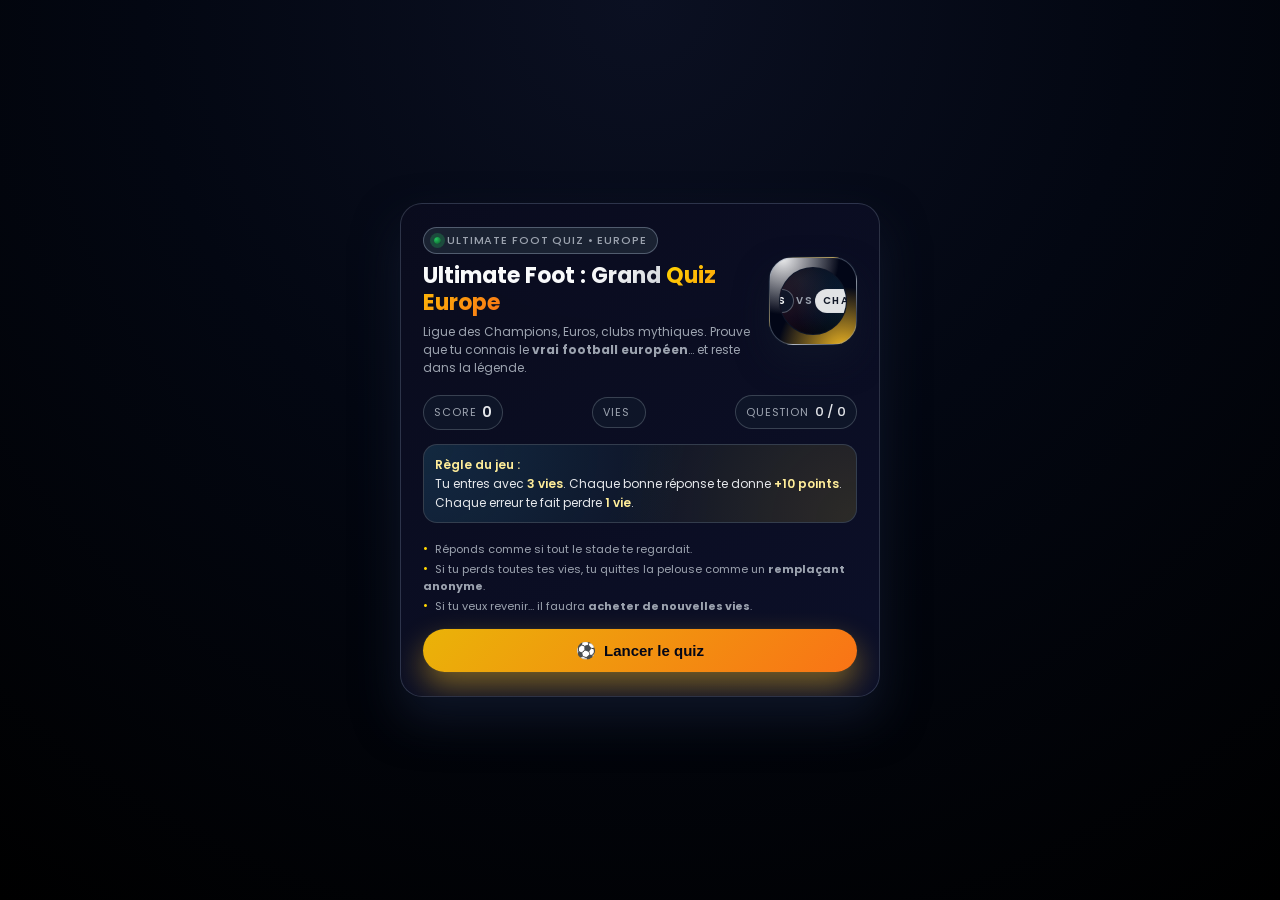
==== index.html @ f975673e "Initial commit - Ultimate Foot Quiz" ====
<!DOCTYPE html>
<html lang="fr">
<head>
  <meta charset="UTF-8" />
  <title>Ultimate Foot Quiz : Légendes Européennes</title>
  <meta name="viewport" content="width=device-width, initial-scale=1.0" />

  <!-- Google Font -->
  <link rel="preconnect" href="https://fonts.googleapis.com" />
  <link rel="preconnect" href="https://fonts.gstatic.com" crossorigin />
  <link
    href="https://fonts.googleapis.com/css2?family=Poppins:wght@300;400;500;600;700&display=swap"
    rel="stylesheet"
  />

  <!-- Flutterwave Inline Checkout -->
  <script src="https://checkout.flutterwave.com/v3.js"></script>

  <style>
    :root {
      --bg-main: #050712;
      --bg-card: rgba(10, 12, 30, 0.96);
      --bg-card-soft: rgba(12, 16, 42, 0.96);
      --accent-mazembe: #ffffff;
      --accent-mazembe-dark: #141414;
      --accent-lupopo: #ffd600;
      --accent-lupopo-soft: #ffed99;
      --accent-blue: #1d4ed8;
      --accent-red: #ef4444;
      --accent-green: #22c55e;
      --text-main: #f9fafb;
      --text-muted: #9ca3af;
      --border-soft: rgba(148, 163, 184, 0.25);
      --shadow-soft: 0 22px 45px rgba(15, 23, 42, 0.9);
      --radius-lg: 22px;
      --radius-md: 14px;
      --transition-fast: 0.18s ease-out;
      --transition-normal: 0.25s ease-out;
    }

    * {
      box-sizing: border-box;
      margin: 0;
      padding: 0;
    }

    body {
      font-family: "Poppins", system-ui, -apple-system, BlinkMacSystemFont, sans-serif;
      background: radial-gradient(circle at top, #0b1022 0, #030712 45%, #000000 100%);
      color: var(--text-main);
      min-height: 100vh;
      display: flex;
      align-items: stretch;
      justify-content: center;
      padding: 16px;
      -webkit-font-smoothing: antialiased;
    }

    .app {
      width: 100%;
      max-width: 480px;
      margin: auto;
    }

    .card {
      background: linear-gradient(145deg, var(--bg-card), var(--bg-card-soft));
      border-radius: var(--radius-lg);
      box-shadow: var(--shadow-soft);
      border: 1px solid var(--border-soft);
      padding: 18px 16px 20px;
      overflow: hidden;
      position: relative;
      backdrop-filter: blur(18px);
    }

    @media (min-width: 480px) {
      .card {
        padding: 22px 22px 24px;
      }
    }

    /* Header / Hero */
    .hero {
      display: flex;
      align-items: center;
      justify-content: space-between;
      gap: 14px;
      margin-bottom: 18px;
    }

    .hero-main {
      flex: 1;
    }

    .badge {
      display: inline-flex;
      align-items: center;
      gap: 6px;
      padding: 4px 10px;
      border-radius: 999px;
      font-size: 11px;
      font-weight: 500;
      text-transform: uppercase;
      letter-spacing: 0.08em;
      background: rgba(31, 41, 55, 0.8);
      border: 1px solid rgba(148, 163, 184, 0.45);
      color: var(--text-muted);
    }

    .badge-dot {
      width: 7px;
      height: 7px;
      border-radius: 50%;
      background: radial-gradient(circle at 30% 30%, #22c55e 0, #15803d 60%, transparent 100%);
      box-shadow: 0 0 0 4px rgba(34, 197, 94, 0.25);
    }

    .title {
      margin-top: 8px;
      font-size: 22px;
      line-height: 1.25;
      font-weight: 700;
    }

    .title span.mazembe {
      background: linear-gradient(135deg, #ffffff, #d1d5db);
      -webkit-background-clip: text;
      color: transparent;
    }

    .title span.lupopo {
      background: linear-gradient(135deg, #ffd600, #f97316);
      -webkit-background-clip: text;
      color: transparent;
    }

    .subtitle {
      margin-top: 6px;
      font-size: 12px;
      color: var(--text-muted);
      line-height: 1.5;
    }

    .hero-badge-side {
      width: 88px;
      height: 88px;
      border-radius: 24px;
      background:
        radial-gradient(circle at 15% 0, rgba(250, 250, 250, 0.95) 0, transparent 50%),
        radial-gradient(circle at 85% 110%, rgba(251, 191, 36, 1) 0, transparent 55%),
        linear-gradient(135deg, #020617, #020617);
      position: relative;
      overflow: hidden;
      border: 1px solid rgba(148, 163, 184, 0.4);
      box-shadow:
        0 16px 32px rgba(15, 23, 42, 0.7),
        0 0 0 1px rgba(15, 23, 42, 0.9);
      display: flex;
      align-items: center;
      justify-content: center;
    }

    .hero-badge-inner {
      position: relative;
      width: 78%;
      height: 78%;
      border-radius: 999px;
      border: 1px solid rgba(15, 23, 42, 0.85);
      background: radial-gradient(circle at 30% 18%, #111827 0, #020617 55%, #000000 100%);
      display: flex;
      align-items: center;
      justify-content: center;
      overflow: hidden;
    }

    .hero-lines {
      position: absolute;
      inset: -30%;
      background:
        radial-gradient(circle at 0 50%, rgba(239, 68, 68, 0.18) 0, transparent 60%),
        radial-gradient(circle at 100% 50%, rgba(56, 189, 248, 0.21) 0, transparent 60%);
      mix-blend-mode: screen;
      opacity: 0.8;
    }

    .hero-vs {
      position: relative;
      z-index: 1;
      display: flex;
      align-items: center;
      justify-content: center;
      gap: 2px;
      text-transform: uppercase;
      font-size: 11px;
      letter-spacing: 0.12em;
      font-weight: 600;
      color: #e5e7eb;
    }

    .hero-vs span.team {
      padding: 3px 7px;
      border-radius: 999px;
      font-size: 10px;
      border: 1px solid rgba(209, 213, 219, 0.35);
      backdrop-filter: blur(4px);
    }

    .hero-vs span.mazembe-chip {
      background: rgba(15, 23, 42, 0.9);
      color: #f9fafb;
    }

    .hero-vs span.lupopo-chip {
      background: rgba(250, 250, 250, 0.9);
      color: #111827;
    }

    .hero-vs span.vs {
      font-size: 10px;
      color: #9ca3af;
    }

    /* Top info bar */
    .top-info {
      display: flex;
      align-items: center;
      justify-content: space-between;
      margin-bottom: 14px;
      gap: 10px;
      font-size: 12px;
      flex-wrap: wrap;
    }

    .score-chip,
    .lives-chip,
    .progress-chip {
      display: inline-flex;
      align-items: center;
      gap: 6px;
      padding: 6px 10px;
      border-radius: 999px;
      background: rgba(15, 23, 42, 0.9);
      border: 1px solid rgba(75, 85, 99, 0.7);
      color: #e5e7eb;
      min-height: 24px;
    }

    .score-chip span.label,
    .lives-chip span.label,
    .progress-chip span.label {
      font-size: 11px;
      text-transform: uppercase;
      letter-spacing: 0.08em;
      color: var(--text-muted);
    }

    .score-value {
      font-weight: 600;
      font-size: 14px;
    }

    .lives {
      display: flex;
      align-items: center;
      gap: 2px;
      font-size: 15px;
    }

    .lives .heart {
      filter: drop-shadow(0 0 4px rgba(248, 113, 113, 0.7));
    }

    .lives .heart.lost {
      opacity: 0.25;
      filter: none;
    }

    .progress-chip span.value {
      font-weight: 500;
      font-size: 13px;
    }

    /* Main sections */
    .screen {
      display: none;
      animation: fadeIn 0.28s ease-out forwards;
    }

    .screen.active {
      display: block;
    }

    .screen-body {
      margin-top: 10px;
    }

    /* Start screen */
    .start-highlight {
      margin: 10px 0 16px;
      padding: 10px 11px;
      border-radius: var(--radius-md);
      background: radial-gradient(circle at 0 0, rgba(56, 189, 248, 0.12) 0, transparent 60%),
        radial-gradient(circle at 100% 100%, rgba(251, 191, 36, 0.13) 0, transparent 55%),
        rgba(15, 23, 42, 0.8);
      border: 1px solid rgba(55, 65, 81, 0.9);
      font-size: 12px;
      color: #e5e7eb;
      line-height: 1.6;
    }

    .start-highlight strong {
      color: var(--accent-lupopo-soft);
      font-weight: 600;
    }

    .start-rules {
      margin-top: 6px;
      font-size: 11px;
      color: var(--text-muted);
      line-height: 1.6;
    }

    .start-rules span.bullet {
      color: var(--accent-lupopo);
      font-size: 12px;
      margin-right: 4px;
    }

    .primary-btn {
      width: 100%;
      margin-top: 14px;
      padding: 12px 14px;
      border-radius: 999px;
      border: none;
      outline: none;
      cursor: pointer;
      background: linear-gradient(135deg, #eab308, #f97316);
      color: #020617;
      box-shadow:
        0 14px 30px rgba(251, 191, 36, 0.45),
        0 0 0 1px rgba(15, 23, 42, 0.9);
      display: inline-flex;
      align-items: center;
      justify-content: center;
      gap: 8px;
      font-size: 15px;
      font-weight: 600;
      transition:
        transform var(--transition-fast),
        box-shadow var(--transition-fast),
        filter var(--transition-fast),
        background var(--transition-fast);
    }

    .primary-btn span.icon {
      font-size: 16px;
    }

    .primary-btn:hover {
      transform: translateY(-1px) scale(1.01);
      filter: brightness(1.04);
      box-shadow:
        0 18px 40px rgba(251, 191, 36, 0.55),
        0 0 0 1px rgba(15, 23, 42, 0.9);
    }

    .primary-btn:active {
      transform: translateY(0) scale(0.99);
      box-shadow:
        0 10px 24px rgba(251, 191, 36, 0.35),
        0 0 0 1px rgba(15, 23, 42, 0.9);
    }

    /* Question screen */
    .question-tag {
      display: inline-flex;
      align-items: center;
      gap: 6px;
      padding: 4px 9px;
      border-radius: 999px;
      background: rgba(15, 23, 42, 0.92);
      border: 1px solid rgba(75, 85, 99, 0.85);
      font-size: 11px;
      color: var(--text-muted);
      text-transform: uppercase;
      letter-spacing: 0.08em;
      margin-bottom: 8px;
    }

    .question-tag-dot {
      width: 6px;
      height: 6px;
      border-radius: 50%;
      background: radial-gradient(circle at 30% 30%, #38bdf8 0, #1d4ed8 65%, transparent 100%);
    }

    .question-text {
      font-size: 15px;
      line-height: 1.6;
      margin-bottom: 12px;
      font-weight: 500;
    }

    .question-meta {
      font-size: 11px;
      color: var(--text-muted);
      margin-bottom: 12px;
      display: flex;
      justify-content: space-between;
      align-items: center;
      gap: 10px;
      flex-wrap: wrap;
    }

    .question-meta span.points {
      color: var(--accent-lupopo-soft);
      font-weight: 500;
    }

    .options-grid {
      display: flex;
      flex-direction: column;
      gap: 10px;
      margin-top: 8px;
    }

    .option-btn {
      width: 100%;
      padding: 12px 13px;
      border-radius: 18px;
      border: 1px solid rgba(75, 85, 99, 0.9);
      background: rgba(15, 23, 42, 0.9);
      color: #e5e7eb;
      font-size: 14px;
      text-align: left;
      cursor: pointer;
      display: flex;
      align-items: center;
      gap: 9px;
      transition:
        background var(--transition-normal),
        border-color var(--transition-normal),
        transform var(--transition-fast),
        box-shadow var(--transition-fast),
        color var(--transition-normal),
        opacity var(--transition-normal);
      box-shadow: 0 4px 10px rgba(15, 23, 42, 0.75);
      touch-action: manipulation;
    }

    .option-btn span.index {
      width: 24px;
      height: 24px;
      border-radius: 999px;
      display: inline-flex;
      align-items: center;
      justify-content: center;
      font-size: 11px;
      font-weight: 600;
      background: radial-gradient(circle at 30% 20%, #111827 0, #020617 75%);
      color: var(--text-muted);
      border: 1px solid rgba(75, 85, 99, 0.9);
      flex-shrink: 0;
    }

    .option-label {
      flex: 1;
      line-height: 1.4;
    }

    .option-btn:hover {
      transform: translateY(-1px);
      border-color: rgba(148, 163, 184, 0.85);
      box-shadow: 0 8px 18px rgba(15, 23, 42, 0.9);
    }

    .option-btn:active {
      transform: translateY(0) scale(0.99);
      box-shadow: 0 4px 12px rgba(15, 23, 42, 0.8);
    }

    .option-btn.correct {
      background: linear-gradient(135deg, #166534, #22c55e);
      border-color: rgba(22, 163, 74, 0.9);
      color: #ecfdf5;
      box-shadow: 0 10px 20px rgba(22, 163, 74, 0.7);
    }

    .option-btn.correct span.index {
      background: rgba(15, 118, 110, 0.9);
      border-color: rgba(22, 163, 74, 0.9);
      color: #ecfdf5;
    }

    .option-btn.wrong {
      background: linear-gradient(135deg, #7f1d1d, #ef4444);
      border-color: rgba(248, 113, 113, 0.95);
      color: #fef2f2;
      box-shadow: 0 10px 20px rgba(248, 113, 113, 0.7);
    }

    .option-btn.wrong span.index {
      background: rgba(127, 29, 29, 0.95);
      border-color: rgba(248, 113, 113, 0.95);
      color: #fee2e2;
    }

    .option-btn.disabled {
      opacity: 0.55;
      pointer-events: none;
    }

    .game-footer {
      margin-top: 14px;
      display: flex;
      align-items: center;
      justify-content: space-between;
      gap: 10px;
      font-size: 11px;
      color: var(--text-muted);
      flex-wrap: wrap;
    }

    .streak-pill {
      padding: 5px 9px;
      border-radius: 999px;
      border: 1px dashed rgba(148, 163, 184, 0.75);
      display: inline-flex;
      align-items: center;
      gap: 6px;
    }

    .streak-dot {
      width: 8px;
      height: 8px;
      border-radius: 999px;
      background: radial-gradient(circle at 30% 30%, #f97316 0, #ea580c 60%, transparent 100%);
      box-shadow: 0 0 12px rgba(249, 115, 22, 0.9);
    }

    /* Game over screen */
    .gameover-header {
      text-align: center;
      margin: 8px 0 12px;
    }

    .gameover-title {
      font-size: 19px;
      font-weight: 700;
      margin-bottom: 4px;
      letter-spacing: 0.02em;
    }

    .gameover-subtitle {
      font-size: 12px;
      color: var(--text-muted);
      line-height: 1.7;
    }

    .final-score-card {
      margin: 12px 0;
      padding: 12px 12px 13px;
      border-radius: var(--radius-md);
      background: radial-gradient(circle at 0 0, rgba(56, 189, 248, 0.15) 0, transparent 60%),
        radial-gradient(circle at 100% 100%, rgba(251, 191, 36, 0.18) 0, transparent 55%),
        rgba(15, 23, 42, 0.9);
      border: 1px solid rgba(75, 85, 99, 0.95);
      display: flex;
      align-items: center;
      justify-content: space-between;
      gap: 12px;
    }

    .final-score-main {
      text-align: left;
    }

    .final-score-label {
      font-size: 11px;
      text-transform: uppercase;
      letter-spacing: 0.12em;
      color: var(--text-muted);
    }

    .final-score-value {
      margin-top: 4px;
      font-size: 20px;
      font-weight: 700;
    }

    .final-score-value span {
      font-size: 13px;
      font-weight: 500;
      color: var(--text-muted);
      margin-left: 4px;
    }

    .final-stats {
      font-size: 11px;
      color: var(--text-muted);
      line-height: 1.5;
      text-align: right;
    }

    .final-stats strong {
      color: var(--accent-lupopo-soft);
      font-weight: 600;
    }

    .purchase-btn {
      width: 100%;
      margin-top: 8px;
      padding: 12px 14px;
      border-radius: 999px;
      border: none;
      outline: none;
      cursor: pointer;
      background: radial-gradient(circle at 20% 0, #ffffff 0, #fde68a 40%, #facc15 70%, #f97316 100%);
      color: #111827;
      box-shadow:
        0 14px 35px rgba(251, 191, 36, 0.75),
        0 0 0 1px rgba(15, 23, 42, 0.95);
      display: inline-flex;
      align-items: center;
      justify-content: center;
      gap: 8px;
      position: relative;
      overflow: hidden;
      text-transform: uppercase;
      letter-spacing: 0.06em;
      font-size: 14px;
      font-weight: 700;
      transition:
        transform var(--transition-fast),
        box-shadow var(--transition-fast),
        filter var(--transition-fast);
    }

    .purchase-btn::after {
      content: "";
      position: absolute;
      inset: 0;
      background: linear-gradient(120deg, rgba(255, 255, 255, 0.4), transparent 65%);
      mix-blend-mode: soft-light;
      opacity: 0.8;
      pointer-events: none;
    }

    .purchase-btn:hover {
      transform: translateY(-1px) scale(1.01);
      filter: brightness(1.05);
      box-shadow:
        0 18px 40px rgba(251, 191, 36, 0.9),
        0 0 0 1px rgba(15, 23, 42, 0.95);
    }

    .purchase-btn:active {
      transform: translateY(0) scale(0.99);
      box-shadow:
        0 10px 26px rgba(251, 191, 36, 0.7),
        0 0 0 1px rgba(15, 23, 42, 0.95);
    }

    .purchase-btn span.tag {
      font-size: 11px;
      padding: 4px 7px;
      border-radius: 999px;
      background: rgba(15, 23, 42, 0.95);
      color: #e5e7eb;
      border: 1px solid rgba(15, 23, 42, 1);
    }

    .purchase-btn span.icon {
      font-size: 15px;
    }

    .gameover-actions {
      margin-top: 12px;
      display: flex;
      flex-direction: column;
      gap: 8px;
    }

    .secondary-btn {
      width: 100%;
      padding: 10px 12px;
      border-radius: 999px;
      border: 1px dashed rgba(148, 163, 184, 0.7);
      background: rgba(15, 23, 42, 0.85);
      color: #e5e7eb;
      font-size: 13px;
      font-weight: 500;
      cursor: pointer;
      display: flex;
      align-items: center;
      justify-content: center;
      gap: 8px;
      transition:
        border-color var(--transition-fast),
        background var(--transition-fast),
        transform var(--transition-fast);
    }

    .secondary-btn:hover {
      transform: translateY(-1px);
      border-color: rgba(209, 213, 219, 0.85);
      background: rgba(15, 23, 42, 0.95);
    }

    .secondary-btn:active {
      transform: translateY(0) scale(0.99);
    }

    /* Toast message */
    .toast {
      position: fixed;
      inset-inline: 16px;
      bottom: 16px;
      max-width: 480px;
      margin-inline: auto;
      padding: 10px 12px;
      border-radius: 999px;
      background: rgba(15, 23, 42, 0.98);
      color: #e5e7eb;
      font-size: 11px;
      display: flex;
      align-items: center;
      justify-content: space-between;
      gap: 10px;
      border: 1px solid rgba(55, 65, 81, 0.9);
      box-shadow: 0 20px 40px rgba(15, 23, 42, 1);
      opacity: 0;
      transform: translateY(12px);
      pointer-events: none;
      transition:
        opacity 0.2s ease-out,
        transform 0.2s ease-out;
      z-index: 20;
    }

    .toast.show {
      opacity: 1;
      transform: translateY(0);
      pointer-events: auto;
    }

    .toast span.label {
      text-transform: uppercase;
      letter-spacing: 0.16em;
      font-size: 10px;
      color: var(--text-muted);
    }

    .toast strong {
      font-weight: 600;
    }

    .toast button {
      border: none;
      border-radius: 999px;
      padding: 4px 9px;
      font-size: 10px;
      background: rgba(31, 41, 55, 1);
      color: #e5e7eb;
      cursor: pointer;
    }

    /* Animations */
    @keyframes fadeIn {
      from {
        opacity: 0;
        transform: translateY(6px);
      }
      to {
        opacity: 1;
        transform: translateY(0);
      }
    }

    @keyframes shake {
      0% {
        transform: translateX(0);
      }
      20% {
        transform: translateX(-4px);
      }
      40% {
        transform: translateX(4px);
      }
      60% {
        transform: translateX(-3px);
      }
      80% {
        transform: translateX(3px);
      }
      100% {
        transform: translateX(0);
      }
    }

    .shake {
      animation: shake 0.35s cubic-bezier(0.36, 0.07, 0.19, 0.97);
    }

    /* Utility */
    .hidden {
      display: none !important;
    }
  </style>
</head>
<body>
  <div class="app">
    <div class="card" id="game-card">
      <!-- Hero -->
      <div class="hero">
        <div class="hero-main">
          <div class="badge">
            <span class="badge-dot"></span>
            <span>Ultimate Foot Quiz • Europe</span>
          </div>
          <h1 class="title">
            Ultimate Foot :
            <span class="mazembe">Grand</span>
            <span class="lupopo">Quiz Europe</span>
          </h1>
          <p class="subtitle">
            Ligue des Champions, Euros, clubs mythiques. Prouve que tu connais le
            <strong>vrai football européen</strong>… et reste dans la légende.
          </p>
        </div>
        <div class="hero-badge-side" aria-hidden="true">
          <div class="hero-badge-inner">
            <div class="hero-lines"></div>
            <div class="hero-vs">
              <span class="team mazembe-chip">Légendes</span>
              <span class="vs">vs</span>
              <span class="team lupopo-chip">Challenger</span>
            </div>
          </div>
        </div>
      </div>

      <!-- Top info (visible in game / gameover) -->
      <div class="top-info" id="top-info">
        <div class="score-chip">
          <span class="label">Score</span>
          <span class="score-value" id="score">0</span>
        </div>
        <div class="lives-chip">
          <span class="label">Vies</span>
          <div class="lives" id="lives">
            <!-- hearts injected by JS -->
          </div>
        </div>
        <div class="progress-chip">
          <span class="label">Question</span>
          <span class="value" id="progress-text">0 / 0</span>
        </div>
      </div>

      <!-- Start Screen -->
      <div class="screen active" id="start-screen">
        <div class="screen-body">
          <div class="start-highlight">
            <strong>Règle du jeu :</strong><br />
            Tu entres avec <strong>3 vies</strong>. Chaque bonne réponse te donne
            <strong>+10 points</strong>. Chaque erreur te fait perdre <strong>1 vie</strong>.
          </div>
          <div class="start-rules">
            <div><span class="bullet">•</span> Réponds comme si tout le stade te regardait.</div>
            <div>
              <span class="bullet">•</span> Si tu perds toutes tes vies, tu quittes la pelouse comme un
              <strong>remplaçant anonyme</strong>.
            </div>
            <div>
              <span class="bullet">•</span> Si tu veux revenir… il faudra
              <strong>acheter de nouvelles vies</strong>.
            </div>
          </div>

          <button class="primary-btn" id="start-btn" type="button">
            <span class="icon">⚽</span>
            <span>Lancer le quiz</span>
          </button>
        </div>
      </div>

      <!-- Question Screen -->
      <div class="screen" id="question-screen">
        <div class="screen-body">
          <div class="question-tag">
            <span class="question-tag-dot"></span>
            <span>Round spécial football européen</span>
          </div>
          <div class="question-text" id="question-text">
            <!-- Question here -->
          </div>
          <div class="question-meta">
            <span>Chaque bonne réponse : <span class="points">+10 pts</span></span>
            <span id="question-counter">Question 1 / 5</span>
            <span id="timer" aria-live="polite">⏱ 25 s</span>
          </div>

          <div class="options-grid" id="options-grid">
            <!-- Options here -->
          </div>

          <div class="game-footer">
            <div class="streak-pill" id="streak-pill">
              <span class="streak-dot"></span>
              <span id="streak-text">Fais vibrer le stade !</span>
            </div>
            <span>100 % foot européen, joue sérieusement…</span>
          </div>
        </div>
      </div>

      <!-- Game Over Screen -->
      <div class="screen" id="gameover-screen">
        <div class="screen-body">
          <div class="gameover-header">
            <div class="gameover-title">Game Over… prêt pour la revanche ?</div>
            <p class="gameover-subtitle" id="gameover-message">
              Tu as quitté la pelouse comme un remplaçant sans gloire. Les
              supporters te regardent en silence…
            </p>
          </div>

          <div class="final-score-card">
            <div class="final-score-main">
              <div class="final-score-label">Score final</div>
              <div class="final-score-value" id="final-score">
                0 <span>pts</span>
              </div>
            </div>
            <div class="final-stats" id="final-stats">
              <!-- Filled by JS -->
            </div>
          </div>

          <!-- Bouton "Acheter 3 vies" supprimé -->

          <div class="gameover-actions">
            <button class="secondary-btn" id="ig-premium-btn" type="button">
              <span>S’abonner pour vies INFINIES</span>
            </button>
            <p class="gameover-subtitle" id="premium-status" style="margin-top:4px;">
              <!-- message dynamique (vérification, succès, etc.) -->
            </p>
            <p class="gameover-subtitle" style="font-size:11px; opacity:0.8;">
              Attention, si vous vous désabonnez, le mode Premium sera désactivé.
            </p>
            <!-- Bouton rejouer supprimé -->
          </div>
        </div>
      </div>
    </div>
  </div>

  <!-- Toast -->
  <div class="toast" id="toast">
    <div>
      <span class="label">Ultimate Foot Quiz</span><br />
      <strong id="toast-text">Bonne réponse, tu fais lever le stade !</strong>
    </div>
    <button type="button" id="toast-close">OK</button>
  </div>

  <script>
    // Lien de paiement (non utilisé directement, Flutterwave gère l'encaissement)
    const PAYMENT_LINK = "https://google.com";

    // --- Clés de stockage local pour score, vies et premium ---
    const STORAGE_KEY_SCORE = "ufq_score";
    const STORAGE_KEY_LIVES = "ufq_lives";
    const STORAGE_KEY_PREMIUM = "ufq_is_premium";

    // Base de 50 questions sur le football européen (LDC, grands championnats, Euros, etc.)
    // Format : { question, options: [A,B,C,D], reponse: "texte exact" }
    const questions = [
      {
        question: "Quel joueur est le meilleur buteur de l’histoire de la Ligue des Champions de l’UEFA ?",
        options: ["Lionel Messi", "Cristiano Ronaldo", "Robert Lewandowski", "Karim Benzema"],
        reponse: "Cristiano Ronaldo",
      },
      {
        question: "Quel club a remporté la Ligue des Champions 2019 après une finale 100 % anglaise ?",
        options: ["Manchester City", "Tottenham", "Liverpool", "Chelsea"],
        reponse: "Liverpool",
      },
      {
        question: "Quel est le surnom du stade du Borussia Dortmund, le Signal Iduna Park, en raison de son ambiance ?",
        options: ["La Bombonera", "Le Mur Jaune", "Le Théâtre des Rêves", "La Cathédrale"],
        reponse: "Le Mur Jaune",
      },
      {
        question: "Quel club a remporté la Ligue des Champions 2004 avec José Mourinho sur le banc ?",
        options: ["FC Porto", "Chelsea", "Inter Milan", "Valence CF"],
        reponse: "FC Porto",
      },
      {
        question: "Quel joueur a porté les maillots du Sporting CP, de Manchester United, du Real Madrid et de la Juventus ?",
        options: ["Luis Figo", "Cristiano Ronaldo", "Ángel Di María", "Gonzalo Higuaín"],
        reponse: "Cristiano Ronaldo",
      },
      {
        question: "Je suis passé par l’Ajax, la Juventus et le FC Barcelone. Qui suis-je ?",
        options: ["Edgar Davids", "Zlatan Ibrahimović", "Frenkie de Jong", "Dani Alves"],
        reponse: "Edgar Davids",
      },
      {
        question: "Quel joueur a porté les maillots de Chelsea, du Real Madrid et du Bayern Munich ?",
        options: ["Arjen Robben", "Claude Makélélé", "Mario Gómez", "Gareth Bale"],
        reponse: "Arjen Robben",
      },
      {
        question: "Quel club détient le plus grand nombre de titres de Premier League depuis 1992 ?",
        options: ["Liverpool", "Arsenal", "Chelsea", "Manchester United"],
        reponse: "Manchester United",
      },
      {
        question: "Quel club espagnol joue ses matchs à domicile au stade Santiago Bernabéu ?",
        options: ["Atlético de Madrid", "FC Barcelone", "Sevilla FC", "Real Madrid"],
        reponse: "Real Madrid",
      },
      {
        question: "Comment s’appelle le stade mythique du FC Barcelone ?",
        options: ["San Siro", "Camp Nou", "Allianz Arena", "Parc des Princes"],
        reponse: "Camp Nou",
      },
      {
        question: "Quel club a remporté la Serie A italienne neuf fois de suite entre 2012 et 2020 ?",
        options: ["AC Milan", "Inter Milan", "AS Roma", "Juventus"],
        reponse: "Juventus",
      },
      {
        question: "Quelle équipe a réalisé un triplé Ligue des Champions - Liga - Coupe du Roi en 2015 ?",
        options: ["Real Madrid", "FC Barcelone", "Atlético de Madrid", "Sevilla FC"],
        reponse: "FC Barcelone",
      },
      {
        question: "Qui était l’entraîneur de l’Inter Milan lors de leur triplé (Serie A, Coupe, Ligue des Champions) en 2010 ?",
        options: ["Carlo Ancelotti", "Roberto Mancini", "José Mourinho", "Rafael Benítez"],
        reponse: "José Mourinho",
      },
      {
        question: "Combien de Ligue des Champions Carlo Ancelotti a-t-il gagnées en tant qu’entraîneur (avec Milan et le Real Madrid) ?",
        options: ["2", "3", "4", "5"],
        reponse: "4",
      },
      {
        question: "Quel joueur détient le record de buts marqués en une seule saison de Ligue des Champions (17 buts) ?",
        options: ["Lionel Messi", "Robert Lewandowski", "Cristiano Ronaldo", "Karim Benzema"],
        reponse: "Cristiano Ronaldo",
      },
      {
        question: "Quel club a remporté la Ligue des Champions 2021 avec Thomas Tuchel comme entraîneur ?",
        options: ["Paris Saint-Germain", "Chelsea", "Manchester City", "Real Madrid"],
        reponse: "Chelsea",
      },
      {
        question: "Quel est le club européen qui a remporté le plus de Ligue Europa / Coupe UEFA ?",
        options: ["Juventus", "Liverpool", "Sevilla FC", "Atlético de Madrid"],
        reponse: "Sevilla FC",
      },
      {
        question: "Quel club allemand dispute ses matchs à domicile à l’Allianz Arena ?",
        options: ["Borussia Dortmund", "RB Leipzig", "Bayern Munich", "Bayer Leverkusen"],
        reponse: "Bayern Munich",
      },
      {
        question: "Quel joueur français a marqué le but vainqueur de la finale de la Coupe du Monde 1998 sur penalty ?",
        options: ["Thierry Henry", "Zinédine Zidane", "Didier Deschamps", "David Trezeguet"],
        reponse: "Zinédine Zidane",
      },
      {
        question: "Qui a remporté le Ballon d’Or 2005 alors qu’il jouait au FC Barcelone ?",
        options: ["Samuel Eto’o", "Ronaldinho", "Andriy Shevchenko", "Kaká"],
        reponse: "Ronaldinho",
      },
      {
        question: "Quelle année Cristiano Ronaldo a-t-il remporté son premier Ballon d’Or ?",
        options: ["2007", "2008", "2009", "2010"],
        reponse: "2008",
      },
      {
        question: "Quel gardien détient le plus de clean sheets de l’histoire de la Premier League ?",
        options: ["Edwin van der Sar", "Petr Čech", "David Seaman", "Alisson Becker"],
        reponse: "Petr Čech",
      },
      {
        question: "Quel joueur a été victime d’une morsure de Luis Suárez lors d’un match de Premier League à Anfield en 2013 ?",
        options: ["John Terry", "Patrice Évra", "Branislav Ivanović", "Giorgio Chiellini"],
        reponse: "Branislav Ivanović",
      },
      {
        question: "Quel défenseur italien Luis Suárez a-t-il mordu lors de la Coupe du Monde 2014, avant d’être suspendu ?",
        options: ["Leonardo Bonucci", "Giorgio Chiellini", "Andrea Barzagli", "Marco Materazzi"],
        reponse: "Giorgio Chiellini",
      },
      {
        question: "Quel club anglais est surnommé \"The Gunners\" ?",
        options: ["Chelsea", "Arsenal", "Tottenham Hotspur", "Manchester City"],
        reponse: "Arsenal",
      },
      {
        question: "Quel joueur a remporté le plus de Ballons d’Or dans l’histoire ?",
        options: ["Lionel Messi", "Cristiano Ronaldo", "Johan Cruyff", "Michel Platini"],
        reponse: "Lionel Messi",
      },
      {
        question: "Quel club a remporté la finale de la Ligue des Champions 2005 à Istanbul après avoir remonté un 3-0 ?",
        options: ["Liverpool", "AC Milan", "Juventus", "Porto"],
        reponse: "Liverpool",
      },
      {
        question: "Qui a marqué le but décisif pour Manchester United en finale de Ligue des Champions 1999 à la 93e minute ?",
        options: ["David Beckham", "Ryan Giggs", "Ole Gunnar Solskjær", "Teddy Sheringham"],
        reponse: "Ole Gunnar Solskjær",
      },
      {
        question: "Quel club a gagné l’Euro 2016 en battant la France en finale ?",
        options: ["Allemagne", "Espagne", "Portugal", "Italie"],
        reponse: "Portugal",
      },
      {
        question: "Quel joueur portugais a marqué le but victorieux en finale de l’Euro 2016 ?",
        options: ["Cristiano Ronaldo", "Nani", "Ricardo Quaresma", "Éder"],
        reponse: "Éder",
      },
      {
        question: "Quel club italien joue à San Siro en partageant le stade avec un autre grand club ?",
        options: ["Juventus", "AS Roma", "Lazio", "AC Milan"],
        reponse: "AC Milan",
      },
      {
        question: "Quel club anglais est connu comme \"The Red Devils\" ?",
        options: ["Liverpool", "Arsenal", "Manchester United", "Nottingham Forest"],
        reponse: "Manchester United",
      },
      {
        question: "Quel club espagnol est surnommé \"Los Colchoneros\" ?",
        options: ["Real Madrid", "Valence CF", "Villarreal CF", "Atlético de Madrid"],
        reponse: "Atlético de Madrid",
      },
      {
        question: "Quel joueur a marqué un retourné acrobatique célèbre contre la Juventus en Ligue des Champions 2018 avec le Real Madrid ?",
        options: ["Gareth Bale", "Karim Benzema", "Cristiano Ronaldo", "Sergio Ramos"],
        reponse: "Cristiano Ronaldo",
      },
      {
        question: "Quel club allemand a remporté la Ligue des Champions 2013 en battant le Borussia Dortmund en finale ?",
        options: ["Bayer Leverkusen", "RB Leipzig", "Bayern Munich", "Hambourg"],
        reponse: "Bayern Munich",
      },
      {
        question: "Qui était l’entraîneur du FC Barcelone lors du sextuplé historique de 2009 ?",
        options: ["Frank Rijkaard", "Pep Guardiola", "Luis Enrique", "Tito Vilanova"],
        reponse: "Pep Guardiola",
      },
      {
        question: "Quel club anglais a remporté la Premier League 2015-2016 contre toute attente, avec Claudio Ranieri comme coach ?",
        options: ["Leicester City", "Everton", "West Ham", "Southampton"],
        reponse: "Leicester City",
      },
      {
        question: "Quel club espagnol a remporté quatre Ligue des Champions entre 2014 et 2018 ?",
        options: ["FC Barcelone", "Real Madrid", "Sevilla FC", "Atlético de Madrid"],
        reponse: "Real Madrid",
      },
      {
        question: "Quel joueur polonais est connu pour avoir marqué cinq buts en neuf minutes avec le Bayern Munich en Bundesliga ?",
        options: ["Robert Lewandowski", "Jakub Błaszczykowski", "Arkadiusz Milik", "Krzysztof Piątek"],
        reponse: "Robert Lewandowski",
      },
      {
        question: "Quel club français a atteint la finale de la Ligue des Champions 2020 pour la première fois de son histoire ?",
        options: ["Olympique de Marseille", "Olympique Lyonnais", "AS Monaco", "Paris Saint-Germain"],
        reponse: "Paris Saint-Germain",
      },
      {
        question: "Quel joueur a inscrit un triplé en finale de Ligue des Champions 2018 pour le Real Madrid contre Liverpool ?",
        options: ["Cristiano Ronaldo", "Gareth Bale", "Karim Benzema", "Marco Asensio"],
        reponse: "Gareth Bale",
      },
      {
        question: "Quel club a remporté l’Euro 2008 et l’Euro 2012 consécutivement ?",
        options: ["Italie", "Espagne", "Allemagne", "Portugal"],
        reponse: "Espagne",
      },
      {
        question: "Quel pays a organisé la Coupe du Monde 2006 remportée par l’Italie ?",
        options: ["France", "Italie", "Allemagne", "Portugal"],
        reponse: "Allemagne",
      },
      {
        question: "Quel défenseur espagnol est célèbre pour ses buts de la tête en fin de match avec le Real Madrid ?",
        options: ["Gerard Piqué", "Sergio Ramos", "Carles Puyol", "Raúl Albiol"],
        reponse: "Sergio Ramos",
      },
      {
        question: "Quel club écossais joue ses matchs à domicile à Celtic Park ?",
        options: ["Rangers", "Aberdeen", "Hearts", "Celtic"],
        reponse: "Celtic",
      },
      {
        question: "Quel attaquant suédois a joué pour l’Ajax, la Juventus, l’Inter, le Barça, le Milan et Manchester United ?",
        options: ["Henrik Larsson", "Zlatan Ibrahimović", "Freddie Ljungberg", "Dejan Kulusevski"],
        reponse: "Zlatan Ibrahimović",
      },
      {
        question: "Quel club anglais a remporté la Ligue des Champions 2012 avec Didier Drogba buteur en finale ?",
        options: ["Arsenal", "Liverpool", "Chelsea", "Manchester United"],
        reponse: "Chelsea",
      },
      {
        question: "Quel stade est surnommé \"Le Théâtre des Rêves\" ?",
        options: ["Anfield", "Old Trafford", "Stamford Bridge", "Emirates Stadium"],
        reponse: "Old Trafford",
      },
      {
        question: "Quel club a remporté la première Ligue des Champions sous ce nom moderne en 1993 ?",
        options: ["AC Milan", "Marseille", "Real Madrid", "Manchester United"],
        reponse: "Marseille",
      },
      {
        question: "Quel pays a remporté l’Euro 2004 en battant le pays hôte en finale ?",
        options: ["Grèce", "Portugal", "Pays-Bas", "République tchèque"],
        reponse: "Grèce",
      },
      {
        question: "Quel joueur espagnol a marqué le but de la victoire en finale de l’Euro 2008 contre l’Allemagne ?",
        options: ["Fernando Torres", "David Villa", "Andrés Iniesta", "Xavi"],
        reponse: "Fernando Torres",
      },

      // Questions supplémentaires (années 1990 et 2000)
      {
        question: "Quelle équipe a remporté la Ligue des Champions 1992, dernière édition avant le nouveau format moderne ?",
        options: ["Sampdoria", "Barcelone", "Milan AC", "Benfica"],
        reponse: "Barcelone",
      },
      {
        question: "Quel club a remporté la Ligue des Champions 1994 en écrasant Barcelone 4-0 en finale ?",
        options: ["Real Madrid", "Ajax", "Milan AC", "Juventus"],
        reponse: "Milan AC",
      },
      {
        question: "Quel attaquant français a inscrit un triplé en finale de Ligue des Champions 1994-1995 avec l’Ajax ?",
        options: ["Youri Djorkaeff", "Jari Litmanen", "Patrick Kluivert", "Aucun, il n’y a pas eu de triplé"],
        reponse: "Aucun, il n’y a pas eu de triplé",
      },
      {
        question: "Quel club a remporté la Ligue des Champions 1995 avec Louis van Gaal comme entraîneur ?",
        options: ["Ajax", "Juventus", "Milan AC", "Borussia Dortmund"],
        reponse: "Ajax",
      },
      {
        question: "Quel club allemand a remporté la Ligue des Champions 1997 en battant la Juventus en finale ?",
        options: ["Bayern Munich", "Hambourg", "Borussia Dortmund", "Werder Brême"],
        reponse: "Borussia Dortmund",
      },
      {
        question: "Quel joueur français a marqué un doublé en finale de la Coupe du Monde 1998 ?",
        options: ["Thierry Henry", "Zinédine Zidane", "David Trezeguet", "Robert Pirès"],
        reponse: "Zinédine Zidane",
      },
      {
        question: "Quel club a remporté la Ligue des Champions 1998, 32 ans après son dernier titre européen majeur ?",
        options: ["Ajax", "Real Madrid", "Juventus", "Inter Milan"],
        reponse: "Real Madrid",
      },
      {
        question: "Qui a marqué la fameuse reprise de volée pour le Real Madrid en finale de Ligue des Champions 2002 contre le Bayer Leverkusen ?",
        options: ["Raúl", "Ronaldo Nazário", "Zinédine Zidane", "Luis Figo"],
        reponse: "Zinédine Zidane",
      },
      {
        question: "Quel club italien a remporté la Serie A de la saison 1999-2000 avec Sven-Göran Eriksson comme entraîneur ?",
        options: ["Juventus", "Inter Milan", "Lazio", "Parme"],
        reponse: "Lazio",
      },
      {
        question: "Quel club anglais a réalisé le triplé Premier League - FA Cup - Ligue des Champions en 1999 ?",
        options: ["Arsenal", "Chelsea", "Manchester United", "Leeds United"],
        reponse: "Manchester United",
      },
      {
        question: "Quel attaquant brésilien a rejoint l’Inter Milan en 1997 après une saison exceptionnelle au FC Barcelone ?",
        options: ["Romário", "Rivaldo", "Ronaldo Nazário", "Bebeto"],
        reponse: "Ronaldo Nazário",
      },
      {
        question: "Quel joueur a remporté le Ballon d’Or 1997 grâce à ses performances avec Dortmund et la Juventus ?",
        options: ["Ronaldo Nazário", "Zinédine Zidane", "George Weah", "Roberto Baggio"],
        reponse: "Zinédine Zidane",
      },
      {
        question: "Quel club a remporté la Ligue des Champions 1996 après une séance de tirs au but contre l’Ajax ?",
        options: ["Milan AC", "Real Madrid", "Juventus", "Borussia Dortmund"],
        reponse: "Juventus",
      },
      {
        question: "Quelle nation a remporté l’Euro 1992 en Suède, après avoir été repêchée à la dernière minute ?",
        options: ["Pays-Bas", "Danemark", "Allemagne", "France"],
        reponse: "Danemark",
      },
      {
        question: "Quel club espagnol a remporté la Coupe des Coupes 1997 avec un Ronaldo Nazário en feu ?",
        options: ["Real Madrid", "Barcelone", "Valence", "Atlético de Madrid"],
        reponse: "Barcelone",
      },
      {
        question: "Quel club français a remporté la Ligue 1 à la surprise générale en 1997-1998 ?",
        options: ["Lyon", "Paris Saint-Germain", "Auxerre", "Lens"],
        reponse: "Lens",
      },
      {
        question: "Quelle équipe nationale a remporté l’Euro 2000 avec un but en or de David Trezeguet ?",
        options: ["Allemagne", "Italie", "France", "Portugal"],
        reponse: "France",
      },
      {
        question: "Quel club espagnol a remporté la Ligue des Champions 2000 en battant Valence en finale ?",
        options: ["Real Madrid", "Barcelone", "Deportivo La Corogne", "Atlético de Madrid"],
        reponse: "Real Madrid",
      },
      {
        question: "Quel attaquant italien a marqué un triplé légendaire contre l’Allemagne en demi-finale de la Coupe du Monde 1970, souvent évoqué dans les années 1990-2000 ?",
        options: ["Paolo Rossi", "Gerd Müller", "Luigi Riva", "Il ne s’agit pas des années 90-2000"],
        reponse: "Il ne s’agit pas des années 90-2000",
      },
      {
        question: "Quel gardien de but a remporté la Ligue des Champions 1995 avec l’Ajax puis a rejoint la Juventus ?",
        options: ["Edwin van der Sar", "Peter Schmeichel", "Angelo Peruzzi", "Santiago Cañizares"],
        reponse: "Edwin van der Sar",
      },
      {
        question: "Quel club anglais a remporté la Premier League invaincu lors de la saison 2003-2004 ?",
        options: ["Manchester United", "Chelsea", "Liverpool", "Arsenal"],
        reponse: "Arsenal",
      },
      {
        question: "Quel joueur français a remporté le Ballon d’Or 1998 ?",
        options: ["Thierry Henry", "Zinédine Zidane", "Didier Deschamps", "Marcel Desailly"],
        reponse: "Zinédine Zidane",
      },
      {
        question: "Quel club allemand a remporté la Ligue des Champions 2001 face à Valence ?",
        options: ["Borussia Dortmund", "Hambourg", "Bayern Munich", "Schalke 04"],
        reponse: "Bayern Munich",
      },
      {
        question: "Quel joueur a marqué le but en or pour l’Allemagne en finale de l’Euro 1996 ?",
        options: ["Jürgen Klinsmann", "Oliver Bierhoff", "Thomas Hässler", "Andreas Möller"],
        reponse: "Oliver Bierhoff",
      },
      {
        question: "Quel club italien a remporté la Coupe de l’UEFA 1998 en battant la Lazio en finale ?",
        options: ["Inter Milan", "Milan AC", "Juventus", "Parme"],
        reponse: "Inter Milan",
      },
      {
        question: "Quel club a été champion de Premier League en 1994-1995 avec Alan Shearer comme buteur vedette ?",
        options: ["Blackburn Rovers", "Newcastle United", "Manchester United", "Leeds United"],
        reponse: "Blackburn Rovers",
      },
      {
        question: "Quel club turc a remporté la Coupe de l’UEFA 2000 face à Arsenal ?",
        options: ["Fenerbahçe", "Galatasaray", "Beşiktaş", "Trabzonspor"],
        reponse: "Galatasaray",
      },
      {
        question: "Quel défenseur italien est célèbre pour avoir joué toute sa carrière à l’AC Milan entre la fin des années 1980 et les années 2000 ?",
        options: ["Paolo Maldini", "Franco Baresi", "Alessandro Nesta", "Fabio Cannavaro"],
        reponse: "Paolo Maldini",
      },
      {
        question: "Quel club espagnol a remporté la Liga 1999-2000 devant le Deportivo La Corogne et le Barça ?",
        options: ["Valence CF", "Real Madrid", "Atlético de Madrid", "Real Sociedad"],
        reponse: "Deportivo La Corogne",
      },
      {
        question: "Quel attaquant brésilien du PSG et du FC Barcelone a remporté le Ballon d’Or 1999 ?",
        options: ["Romário", "Rivaldo", "Ronaldinho", "Ronaldo Nazário"],
        reponse: "Rivaldo",
      },
      {
        question: "Quel club italien a remporté la Ligue des Champions 2003 lors d’une finale 100 % italienne à Old Trafford ?",
        options: ["Milan AC", "Inter Milan", "Juventus", "Lazio"],
        reponse: "Milan AC",
      },
      {
        question: "Quel attaquant ukrainien a brillé au Milan AC dans les années 2000 et a remporté le Ballon d’Or 2004 ?",
        options: ["Andriy Shevchenko", "Serhiy Rebrov", "Oleg Blokhine", "Artem Milevskiy"],
        reponse: "Andriy Shevchenko",
      },
      {
        question: "Quel club portugais a remporté la Ligue des Champions 2004 ?",
        options: ["Benfica", "Sporting CP", "FC Porto", "Boavista"],
        reponse: "FC Porto",
      },
      {
        question: "Quel club anglais a remporté la Premier League pour la première fois en 2004-2005 sous José Mourinho ?",
        options: ["Chelsea", "Arsenal", "Liverpool", "Newcastle United"],
        reponse: "Chelsea",
      },
      {
        question: "Quelle nation a atteint la finale de la Coupe du Monde 2002 avant de s’incliner face au Brésil ?",
        options: ["Italie", "France", "Allemagne", "Portugal"],
        reponse: "Allemagne",
      },
      {
        question: "Quel joueur anglais a marqué un coup franc mémorable contre la Grèce en 2001 pour qualifier l’Angleterre pour la Coupe du Monde 2002 ?",
        options: ["Steven Gerrard", "David Beckham", "Paul Scholes", "Michael Owen"],
        reponse: "David Beckham",
      },
      {
        question: "Quel club espagnol a remporté la Liga 2003-2004 avec Rafa Benítez comme entraîneur ?",
        options: ["Real Madrid", "Barcelone", "Valence CF", "Deportivo La Corogne"],
        reponse: "Valence CF",
      },
      {
        question: "Quel joueur français a été capitaine d’Arsenal durant la période des Invincibles ?",
        options: ["Patrick Vieira", "Thierry Henry", "Robert Pirès", "Sol Campbell"],
        reponse: "Patrick Vieira",
      },
      {
        question: "Quel club italien a remporté la Coupe de l’UEFA 1999 avec un certain Hernán Crespo en attaque ?",
        options: ["Parme", "Juventus", "Inter Milan", "Fiorentina"],
        reponse: "Parme",
      },
      {
        question: "Quel club anglais a disputé la finale de la Ligue des Champions 2006 face au FC Barcelone ?",
        options: ["Manchester United", "Chelsea", "Arsenal", "Leeds United"],
        reponse: "Arsenal",
      },
      {
        question: "Quel joueur brésilien a marqué deux buts pour le Real Madrid en finale de Ligue des Champions 2002 contre le Bayer Leverkusen ?",
        options: ["Ronaldo Nazário", "Raúl", "Roberto Carlos", "Aucun, c’est Zidane qui a marqué le but décisif"],
        reponse: "Aucun, c’est Zidane qui a marqué le but décisif",
      },
      {
        question: "Quel club anglais a vu émerger un trio offensif mythique appelé \"MSN\" dans les années 2000 ?",
        options: ["Aucun, c’était au Barça", "Manchester United", "Liverpool", "Chelsea"],
        reponse: "Aucun, c’était au Barça",
      },
      {
        question: "Quel club écossais a affronté l’Olympique de Marseille en finale de Ligue des Champions 1993 ?",
        options: ["Rangers", "Aberdeen", "Celtic", "Aucun club écossais, c’était le Milan AC"],
        reponse: "Aucun club écossais, c’était le Milan AC",
      },
      {
        question: "Quelle sélection a remporté la Coupe du Monde 1990 en Italie ?",
        options: ["Allemagne de l’Ouest", "Italie", "Argentine", "Brésil"],
        reponse: "Allemagne de l’Ouest",
      },
      {
        question: "Quel club français a éliminé le Real Madrid et le Milan AC pour atteindre la finale de Ligue des Champions 2004 ?",
        options: ["Paris Saint-Germain", "Lyon", "Monaco", "Marseille"],
        reponse: "Monaco",
      },
      {
        question: "Quel joueur batave a manqué un penalty en finale de Ligue des Champions 2003 pour la Juventus ?",
        options: ["Edgar Davids", "Patrick Kluivert", "Clarence Seedorf", "Aucun Néerlandais n’a tiré pour la Juve"],
        reponse: "Edgar Davids",
      },
      {
        question: "Quel club anglais a remporté la Coupe des Coupes 1991 avec Alex Ferguson sur le banc ?",
        options: ["Liverpool", "Arsenal", "Manchester United", "Everton"],
        reponse: "Manchester United",
      },
      {
        question: "Quel joueur italien a marqué le penalty décisif lors de la séance de tirs au but de la finale de Ligue des Champions 2003 pour Milan ?",
        options: ["Paolo Maldini", "Andrea Pirlo", "Andriy Shevchenko", "Clarence Seedorf"],
        reponse: "Andriy Shevchenko",
      },

      // Bloc expert : questions niveau très difficile
      {
        question: "Quel club a été le premier à remporter trois Coupes d’Europe des Clubs Champions consécutives entre 1974 et 1976 ?",
        options: ["Real Madrid", "Ajax", "Bayern Munich", "Liverpool"],
        reponse: "Bayern Munich",
      },
      {
        question: "Parmi ces clubs, lequel n’a jamais remporté la Ligue des Champions de l’UEFA ?",
        options: ["Hambourg", "Steaua Bucarest", "Nottingham Forest", "Valence CF"],
        reponse: "Valence CF",
      },
      {
        question: "Quel joueur détient le record du nombre de matchs disputés en Ligue des Champions (hors tours préliminaires) ?",
        options: ["Lionel Messi", "Iker Casillas", "Cristiano Ronaldo", "Xavi"],
        reponse: "Cristiano Ronaldo",
      },
      {
        question: "Quel club a remporté la toute première Coupe d’Europe des Clubs Champions en 1956 ?",
        options: ["Milan AC", "Real Madrid", "Reims", "Benfica"],
        reponse: "Real Madrid",
      },
      {
        question: "Quelle équipe a perdu trois finales de Ligue des Champions consécutives entre 1988 et 1990 ?",
        options: ["Juventus", "Bayern Munich", "Benfica", "Marseille"],
        reponse: "Benfica",
      },
      {
        question: "Quel joueur a été capitaine de l’AC Milan lors de la finale de Ligue des Champions 1994 remportée 4-0 contre Barcelone ?",
        options: ["Paolo Maldini", "Franco Baresi", "Marcel Desailly", "Demetrio Albertini"],
        reponse: "Franco Baresi",
      },
      {
        question: "Quel club a remporté la Coupe de l’UEFA 1989 en marquant 15 buts sur l’ensemble des demi-finales et de la finale ?",
        options: ["Juventus", "Naples", "Inter Milan", "Parme"],
        reponse: "Naples",
      },
      {
        question: "Lequel de ces joueurs n’a jamais remporté le Ballon d’Or ?",
        options: ["Luis Figo", "Roberto Baggio", "Marco van Basten", "Raúl"],
        reponse: "Raúl",
      },
      {
        question: "Avec quel club Jürgen Klopp a-t-il atteint sa première finale de Ligue des Champions en tant qu’entraîneur ?",
        options: ["Liverpool", "Dortmund", "Mainz", "Aucun, c’était en sélection"],
        reponse: "Dortmund",
      },
      {
        question: "Quel joueur a marqué le but décisif pour le Danemark en finale de l’Euro 1992 contre l’Allemagne ?",
        options: ["Brian Laudrup", "Kim Vilfort", "John Jensen", "Peter Schmeichel"],
        reponse: "Kim Vilfort",
      },
      {
        question: "Quel club a remporté la Ligue des Champions 1991, dernière victoire d’un club d’Europe de l’Est dans la compétition ?",
        options: ["Steaua Bucarest", "Étoile Rouge de Belgrade", "Dynamo Kiev", "Spartak Moscou"],
        reponse: "Étoile Rouge de Belgrade",
      },
      {
        question: "Quel joueur français a inscrit un coup franc direct pour le Real Madrid en finale de Ligue des Champions 2002 avant le but de Zidane ?",
        options: ["Claude Makélélé", "Aucun Français n’a marqué sur coup franc", "Zinédine Zidane", "Nicolas Anelka"],
        reponse: "Aucun Français n’a marqué sur coup franc",
      },
      {
        question: "Quel club a été vice‑champion de Bundesliga à quatre reprises entre 2010 et 2020 sans jamais remporter le titre ?",
        options: ["Schalke 04", "Bayer Leverkusen", "Borussia Dortmund", "RB Leipzig"],
        reponse: "Bayer Leverkusen",
      },
      {
        question: "Quel joueur est le meilleur buteur de l’histoire du Classico officiel Real Madrid – FC Barcelone (toutes compétitions confondues) ?",
        options: ["Alfredo Di Stéfano", "Cristiano Ronaldo", "Lionel Messi", "Raúl"],
        reponse: "Lionel Messi",
      },
      {
        question: "Quel club italien a été relégué en Serie B en 2006 à la suite du scandale du Calciopoli, malgré un titre de champion sur le terrain ?",
        options: ["Roma", "Lazio", "Juventus", "Fiorentina"],
        reponse: "Juventus",
      },
      {
        question: "Quel joueur allemand a disputé quatre finales de Ligue des Champions entre 2001 et 2013 avec le Bayern Munich, n’en remportant qu’une seule ?",
        options: ["Philipp Lahm", "Oliver Kahn", "Bastian Schweinsteiger", "Thomas Müller"],
        reponse: "Bastian Schweinsteiger",
      },
      {
        question: "Quel club a remporté la Coupe UEFA 1981 avec un triplé d’Allan Simonsen en finale ?",
        options: ["Borussia Mönchengladbach", "Hambourg", "Eintracht Francfort", "Brøndby"],
        reponse: "Borussia Mönchengladbach",
      },
      {
        question: "Parmi ces clubs, lequel n’a jamais gagné la Coupe des Coupes européenne ?",
        options: ["Arsenal", "Barcelone", "Milan AC", "Paris Saint‑Germain"],
        reponse: "Milan AC",
      },
      {
        question: "Quel joueur a marqué le but en or lors de la finale de l’Euro 2000 contre l’Italie ?",
        options: ["David Trezeguet", "Thierry Henry", "Sylvain Wiltord", "Zinédine Zidane"],
        reponse: "David Trezeguet",
      },
      {
        question: "Combien de fois Paolo Maldini a‑t‑il remporté la Ligue des Champions / Coupe des Clubs Champions avec l’AC Milan en tant que joueur ?",
        options: ["3", "4", "5", "6"],
        reponse: "5",
      },
      {
        question: "Quel club a éliminé le Real Madrid en demi‑finale de Ligue des Champions 2003 avant de s’incliner face à Milan en finale ?",
        options: ["Juventus", "Inter Milan", "Manchester United", "Dortmund"],
        reponse: "Juventus",
      },
      {
        question: "Quel joueur portugais, autre que Cristiano Ronaldo, a remporté le Ballon d’Or dans les années 1960 ?",
        options: ["Eusébio", "Luis Figo", "Paulo Futre", "Aucun, c’est plus tard"],
        reponse: "Eusébio",
      },
      {
        question: "Lequel de ces stades n’a jamais accueilli de finale officielle de Ligue des Champions de l’UEFA ?",
        options: ["San Siro", "Allianz Arena", "Parc des Princes", "Old Trafford"],
        reponse: "Parc des Princes",
      },
      {
        question: "Quel club anglais a perdu trois finales de Ligue des Champions avant de finalement remporter le trophée en 2012 ?",
        options: ["Liverpool", "Arsenal", "Chelsea", "Leeds United"],
        reponse: "Chelsea",
      },
      {
        question: "Quel joueur espagnol est devenu le premier à atteindre 100 matches en Ligue des Champions uniquement avec Barcelone ?",
        options: ["Andrés Iniesta", "Carles Puyol", "Xavi", "Sergio Busquets"],
        reponse: "Xavi",
      },
      {
        question: "Parmi ces clubs, lequel a remporté le plus de fois la Coupe des Coupes européenne ?",
        options: ["Real Madrid", "Barcelone", "Milan AC", "Manchester United"],
        reponse: "Barcelone",
      },
      {
        question: "Quel entraîneur a remporté la Ligue des Champions avec deux clubs différents, Porto et l’Inter Milan ?",
        options: ["Carlo Ancelotti", "José Mourinho", "Jupp Heynckes", "Ottmar Hitzfeld"],
        reponse: "José Mourinho",
      },
      {
        question: "Quel club a été surnommé \"Neverkusen\" après avoir terminé plusieurs fois deuxième en Bundesliga et perdu des finales européennes au début des années 2000 ?",
        options: ["Schalke 04", "Hambourg", "Bayer Leverkusen", "Werder Brême"],
        reponse: "Bayer Leverkusen",
      },
      {
        question: "Quel joueur a inscrit un triplé en 24 minutes pour Manchester United contre le Bayern Munich lors de la Ligue des Champions 2010 ?",
        options: ["Wayne Rooney", "Dimitar Berbatov", "Nani", "Aucun, ce match n’a pas vu de triplé anglais"],
        reponse: "Aucun, ce match n’a pas vu de triplé anglais",
      },
      {
        question: "Quel club néerlandais, en dehors de l’Ajax, a remporté la Coupe d’Europe des Clubs Champions / Ligue des Champions ?",
        options: ["PSV Eindhoven", "Feyenoord", "Les deux", "Aucun"],
        reponse: "Les deux",
      },
      {
        question: "Quel joueur irlandais a marqué de nombreuses fois contre l’Italie et a été une icône de la Premier League avec Tottenham puis Liverpool dans les années 2000 ?",
        options: ["Damien Duff", "Robbie Keane", "Roy Keane", "Niall Quinn"],
        reponse: "Robbie Keane",
      },
      {
        question: "Quel club a remporté la dernière édition de la Coupe des Coupes européenne en 1999 ?",
        options: ["Lazio", "Chelsea", "Barcelone", "Parme"],
        reponse: "Lazio",
      },
      {
        question: "Quel joueur a marqué le but du titre pour Manchester City à la 93e minute lors de la saison 2011‑2012 de Premier League ?",
        options: ["Carlos Tevez", "Sergio Agüero", "Mario Balotelli", "Edin Džeko"],
        reponse: "Sergio Agüero",
      },
      {
        question: "Quelle équipe a remporté l’Euro 1984 en France avec Michel Platini comme meilleur buteur ?",
        options: ["France", "Espagne", "RFA", "Portugal"],
        reponse: "France",
      },
      {
        question: "Quel club écossais a remporté la Coupe des Clubs Champions en 1967 avec l’équipe surnommée les \"Lisbon Lions\" ?",
        options: ["Rangers", "Celtic", "Aberdeen", "Hearts"],
        reponse: "Celtic",
      },
      {
        question: "Quel joueur allemand a marqué un triplé en finale de la Coupe de l’UEFA 1980 avec l’Eintracht Francfort ?",
        options: ["Karl‑Heinz Rummenigge", "Horst Hrubesch", "Bernd Hölzenbein", "Aucun de ces joueurs"],
        reponse: "Aucun de ces joueurs",
      },
      {
        question: "Quel club a remporté trois fois de suite la Ligue Europa entre 2014 et 2016 ?",
        options: ["Atlético de Madrid", "Sevilla FC", "Chelsea", "Villarreal"],
        reponse: "Sevilla FC",
      },
      {
        question: "Quel joueur a été capitaine du Portugal lors de sa victoire à l’Euro 2016 en finale contre la France, après la sortie sur blessure de Cristiano Ronaldo ?",
        options: ["João Moutinho", "Pepe", "Nani", "Ricardo Carvalho"],
        reponse: "Nani",
      },
      {
        question: "Quel club anglais est le seul à avoir remporté la Premier League, la FA Cup, la League Cup et la Ligue des Champions au cours de la même saison civile (trophées répartis sur deux saisons) ?",
        options: ["Manchester United", "Liverpool", "Chelsea", "Aucun club n’a réalisé cela"],
        reponse: "Aucun club n’a réalisé cela",
      },
      {
        question: "Quel joueur italien a raté son penalty lors de la séance de tirs au but de la finale de Coupe du Monde 1994 face au Brésil ?",
        options: ["Roberto Baggio", "Franco Baresi", "Daniele Massaro", "Paolo Maldini"],
        reponse: "Roberto Baggio",
      },
      {
        question: "Quel club français est devenu le premier à remporter la Coupe Intertoto de l’UEFA en 1995 dans son format modernisé ?",
        options: ["Lyon", "Strasbourg", "Bordeaux", "Montpellier"],
        reponse: "Strasbourg",
      },
      {
        question: "Quel milieu espagnol est le joueur le plus titré de l’histoire en sélections majeures (Euro + Coupe du Monde) avec l’Espagne entre 2008 et 2012 ?",
        options: ["Xavi", "Andrés Iniesta", "Iker Casillas", "Sergio Ramos"],
        reponse: "Iker Casillas",
      },
      {
        question: "Quel club italien a remporté la Ligue des Champions 1985 dans un contexte marqué par la tragédie du Heysel ?",
        options: ["Milan AC", "Inter Milan", "Juventus", "Roma"],
        reponse: "Juventus",
      },
      {
        question: "Quel club espagnol a remporté la Liga 2013‑2014 en allant chercher un nul décisif au Camp Nou lors de la dernière journée ?",
        options: ["Real Madrid", "Sevilla FC", "Valence CF", "Atlético de Madrid"],
        reponse: "Atlético de Madrid",
      },
      {
        question: "Quel joueur gallois a remporté deux Ligues des Champions avec le Real Madrid en marquant en finale en 2014 et 2018 ?",
        options: ["Ryan Giggs", "Gareth Bale", "Ian Rush", "Aaron Ramsey"],
        reponse: "Gareth Bale",
      },
      {
        question: "Quel club anglais a été sacré champion d’Europe en 1982 avec un but de Peter Withe en finale ?",
        options: ["Aston Villa", "Nottingham Forest", "Liverpool", "Leeds United"],
        reponse: "Aston Villa",
      },
      {
        question: "Quel joueur néerlandais a remporté la Ligue des Champions avec trois clubs différents (Ajax, Milan, Real Madrid) ?",
        options: ["Clarence Seedorf", "Edgar Davids", "Patrick Kluivert", "Wesley Sneijder"],
        reponse: "Clarence Seedorf",
      },
      {
        question: "Quel club a remporté la Coupe UEFA 2001 en gagnant une finale spectaculaire 5-4 contre Alavés ?",
        options: ["Liverpool", "Valence CF", "Sevilla FC", "Galatasaray"],
        reponse: "Liverpool",
      },
    ];

    // État du jeu
    let currentQuestionIndex = 0;
    let score = 0;
    let lives = 3;
    let correctStreak = 0;
    const maxLives = 3;
    const QUESTION_TIME_LIMIT = 25; // secondes pour répondre
    let timeRemaining = QUESTION_TIME_LIMIT;
    let timerInterval = null;
    let shuffledQuestions = [];
    let questionLocked = false;

    // Sélection des éléments
    const startScreen = document.getElementById("start-screen");
    const questionScreen = document.getElementById("question-screen");
    const gameoverScreen = document.getElementById("gameover-screen");
    const gameCard = document.getElementById("game-card");

    const startBtn = document.getElementById("start-btn");
    const retryBtn = document.getElementById("retry-btn");

    const scoreEl = document.getElementById("score");
    const livesEl = document.getElementById("lives");
    const progressTextEl = document.getElementById("progress-text");

    const questionTextEl = document.getElementById("question-text");
    const optionsGridEl = document.getElementById("options-grid");
    const questionCounterEl = document.getElementById("question-counter");
    const timerEl = document.getElementById("timer");
    const streakTextEl = document.getElementById("streak-text");

    const finalScoreEl = document.getElementById("final-score");
    const finalStatsEl = document.getElementById("final-stats");
    const gameoverMessageEl = document.getElementById("gameover-message");

    const toastEl = document.getElementById("toast");
    const toastTextEl = document.getElementById("toast-text");
    const toastCloseBtn = document.getElementById("toast-close");

    let isPremium = false;

    // --- Sauvegarde locale (score & vies & premium) ---
    function loadStateFromStorage() {
      try {
        const storedLives = localStorage.getItem(STORAGE_KEY_LIVES);
        const storedScore = localStorage.getItem(STORAGE_KEY_SCORE);
        const storedPremium = localStorage.getItem(STORAGE_KEY_PREMIUM);
        lives = storedLives !== null ? Math.max(0, parseInt(storedLives, 10) || 0) : maxLives;
        score = storedScore !== null ? Math.max(0, parseInt(storedScore, 10) || 0) : 0;
        isPremium = storedPremium === "true";
      } catch (e) {
        lives = maxLives;
        score = 0;
        isPremium = false;
      }
    }

    function saveLivesToStorage() {
      try {
        localStorage.setItem(STORAGE_KEY_LIVES, String(lives));
      } catch (e) {
        // stockage indisponible, on ignore
      }
    }

    function saveScoreToStorage() {
      try {
        localStorage.setItem(STORAGE_KEY_SCORE, String(score));
      } catch (e) {
        // stockage indisponible, on ignore
      }
    }

    function savePremiumToStorage() {
      try {
        localStorage.setItem(STORAGE_KEY_PREMIUM, isPremium ? "true" : "false");
      } catch (e) {
        // stockage indisponible, on ignore
      }
    }

    // Initialisation UI
    function initUI() {
      loadStateFromStorage();
      if (isPremium) {
        lives = maxLives;
      }
      scoreEl.textContent = score;
      updateLivesDisplay();
      updateProgressDisplay();

      if (!isPremium && lives <= 0) {
        document.getElementById("top-info").classList.remove("hidden");
        showScreen("gameover-screen");
        finalScoreEl.textContent = `${score}`;
        finalStatsEl.innerHTML = `
          Vies épuisées.<br />
          Score sauvegardé : <strong>${score}</strong>
        `;
        return;
      }

      document.getElementById("top-info").classList.add("hidden"); // caché avant le match
    }

    function updateLivesDisplay() {
      livesEl.innerHTML = "";
      for (let i = 0; i < maxLives; i++) {
        const span = document.createElement("span");
        span.classList.add("heart");
        if (!isPremium && i >= lives) {
          span.classList.add("lost");
        }
        span.textContent = "❤️";
        livesEl.appendChild(span);
      }
    }

    function updateProgressDisplay() {
      const total = shuffledQuestions.length || questions.length;
      progressTextEl.textContent = `${Math.min(
        currentQuestionIndex + 1,
        total
      )} / ${total}`;
      questionCounterEl.textContent = `Question ${Math.min(
        currentQuestionIndex + 1,
        total
      )} / ${total}`;
    }

    // --- Mélange des questions ---
    function shuffleQuestions() {
      const array = questions.slice();
      for (let i = array.length - 1; i > 0; i--) {
        const j = Math.floor(Math.random() * (i + 1));
        [array[i], array[j]] = [array[j], array[i]];
      }
      return array;
    }

    // --- Timer par question ---
    function resetTimer() {
      clearInterval(timerInterval);
      timeRemaining = QUESTION_TIME_LIMIT;
      if (timerEl) {
        timerEl.textContent = `⏱ ${timeRemaining} s`;
      }
    }

    function startTimer() {
      resetTimer();
      timerInterval = setInterval(() => {
        timeRemaining -= 1;
        if (timerEl) {
          timerEl.textContent = `⏱ ${Math.max(timeRemaining, 0)} s`;
        }
        if (timeRemaining <= 0) {
          clearInterval(timerInterval);
          if (!questionLocked) {
            handleTimeout();
          }
        }
      }, 1000);
    }

    function resetTimer() {
      clearInterval(timerInterval);
      timeRemaining = QUESTION_TIME_LIMIT;
      if (timerEl) {
        timerEl.textContent = `⏱ ${timeRemaining} s`;
      }
    }

    function startTimer() {
      resetTimer();
      timerInterval = setInterval(() => {
        timeRemaining -= 1;
        if (timerEl) {
          timerEl.textContent = `⏱ ${Math.max(timeRemaining, 0)} s`;
        }
        if (timeRemaining <= 0) {
          clearInterval(timerInterval);
          if (!questionLocked) {
            handleTimeout();
          }
        }
      }, 1000);
    }

    function showScreen(screenId) {
      [startScreen, questionScreen, gameoverScreen].forEach((el) =>
        el.classList.remove("active")
      );
      document.getElementById(screenId).classList.add("active");
    }

    function startGame() {
      score = 0;
      lives = maxLives;
      correctStreak = 0;
      currentQuestionIndex = 0;
      shuffledQuestions = shuffleQuestions();
      questionLocked = false;
      resetTimer();

      scoreEl.textContent = score;
      updateLivesDisplay();
      updateProgressDisplay();
      streakTextEl.textContent = "Fais vibrer le stade !";

      document.getElementById("top-info").classList.remove("hidden");
      showScreen("question-screen");
      loadCurrentQuestion();
    }

    function loadCurrentQuestion() {
      const source = shuffledQuestions.length ? shuffledQuestions : questions;
      const q = source[currentQuestionIndex];
      if (!q) {
        // Si on a épuisé toutes les questions, on recommence depuis le début du set mélangé
        currentQuestionIndex = 0;
        updateProgressDisplay();
      }
      const current = source[currentQuestionIndex];

      questionTextEl.textContent = current.question;
      optionsGridEl.innerHTML = "";
      questionLocked = false;

      current.options.forEach((opt, idx) => {
        const btn = document.createElement("button");
        btn.type = "button";
        btn.className = "option-btn";
        btn.dataset.index = idx;

        const indexSpan = document.createElement("span");
        indexSpan.className = "index";
        indexSpan.textContent = String.fromCharCode(65 + idx);

        const labelSpan = document.createElement("span");
        labelSpan.className = "option-label";
        labelSpan.textContent = opt;

        btn.appendChild(indexSpan);
        btn.appendChild(labelSpan);

        btn.addEventListener("click", () => handleAnswer(idx, btn));
        optionsGridEl.appendChild(btn);
      });

      updateProgressDisplay();
      startTimer();
    }

    function handleAnswer(selectedIndex, selectedButton) {
      if (questionLocked) return;
      questionLocked = true;
      clearInterval(timerInterval);

      const current = (shuffledQuestions.length ? shuffledQuestions : questions)[currentQuestionIndex];
      const correctIndex = current.options.indexOf(current.reponse);
      const isCorrect = selectedIndex === correctIndex;

      // Désactiver tous les boutons pendant l’animation
      const buttons = optionsGridEl.querySelectorAll(".option-btn");
      buttons.forEach((btn) => btn.classList.add("disabled"));

      if (isCorrect) {
        handleCorrectAnswer(selectedButton, buttons);
      } else {
        handleWrongAnswer(selectedButton, buttons);
      }
    }

    function handleCorrectAnswer(selectedButton, buttons) {
      selectedButton.classList.add("correct");
      score += 10;
      correctStreak += 1;
      scoreEl.textContent = score;
      saveScoreToStorage();

      if (correctStreak >= 3) {
        streakTextEl.textContent = `Série 🔥 : ${correctStreak} bonnes réponses !`;
      } else if (correctStreak === 1) {
        streakTextEl.textContent = "Bien joué ! Le stade t’applaudit.";
      } else {
        streakTextEl.textContent = `Tu enchaînes (${correctStreak})… le coach te regarde.`;
      }

      showToast("Bonne réponse, tu fais lever le stade !");

      setTimeout(() => {
        currentQuestionIndex =
          (currentQuestionIndex + 1) % questions.length;
        buttons.forEach((btn) => {
          btn.classList.remove("correct", "wrong", "disabled");
        });
        loadCurrentQuestion();
      }, 700);
    }

    function handleWrongAnswer(selectedButton, buttons) {
      selectedButton.classList.add("wrong");
      correctStreak = 0;
      streakTextEl.textContent =
        "Aïe… tout le virage vient de siffler ton nom.";

      if (!isPremium) {
      lives -= 1;
      if (lives < 0) lives = 0;
      updateLivesDisplay();
      saveLivesToStorage();
      }
      saveLivesToStorage();

      // Shake animation sur la carte principale
      gameCard.classList.add("shake");

      showToast("Mauvaise réponse. Tu viens de perdre une vie…");

      setTimeout(() => {
        gameCard.classList.remove("shake");
      }, 380);

      // Montrer aussi la bonne réponse
      const current = (shuffledQuestions.length ? shuffledQuestions : questions)[currentQuestionIndex];
      const correctIndex = current.options.indexOf(current.reponse);
      const correctButton = Array.from(buttons).find(
        (btn) => Number(btn.dataset.index) === correctIndex
      );
      if (correctButton && correctButton !== selectedButton) {
        correctButton.classList.add("correct");
      }

      setTimeout(() => {
        if (lives <= 0) {
          endGame();
        } else {
          currentQuestionIndex =
            (currentQuestionIndex + 1) % (shuffledQuestions.length ? shuffledQuestions : questions).length;
          buttons.forEach((btn) => {
            btn.classList.remove("correct", "wrong", "disabled");
          });
          loadCurrentQuestion();
        }
      }, 950);
    }

    function handleTimeout() {
      const buttons = optionsGridEl.querySelectorAll(".option-btn");
      buttons.forEach((btn) => btn.classList.add("disabled"));
      questionLocked = true;

      correctStreak = 0;
      streakTextEl.textContent = "Temps écoulé… le stade soupire.";

      if (!isPremium) {
        lives -= 1;
        if (lives < 0) lives = 0;
        updateLivesDisplay();
        saveLivesToStorage();
      }

      gameCard.classList.add("shake");
      showToast("Temps écoulé ! Tu perds une vie.");

      setTimeout(() => {
        gameCard.classList.remove("shake");
      }, 380);

      const current = (shuffledQuestions.length ? shuffledQuestions : questions)[currentQuestionIndex];
      const correctIndex = current.options.indexOf(current.reponse);
      const correctButton = Array.from(buttons).find(
        (btn) => Number(btn.dataset.index) === correctIndex
      );
      if (correctButton) {
        correctButton.classList.add("correct");
      }

      setTimeout(() => {
        if (lives <= 0) {
          endGame();
        } else {
          currentQuestionIndex =
            (currentQuestionIndex + 1) % (shuffledQuestions.length ? shuffledQuestions : questions).length;
          buttons.forEach((btn) => {
            btn.classList.remove("correct", "wrong", "disabled");
          });
          loadCurrentQuestion();
        }
      }, 950);
    }

    function endGame() {
      showScreen("gameover-screen");
      finalScoreEl.textContent = `${score}`;
      const answered = currentQuestionIndex + 1;
      const total = (shuffledQuestions.length ? shuffledQuestions : questions).length;
      const accuracy =
        score === 0 ? 0 : Math.round((score / (total * 10)) * 100);

      finalStatsEl.innerHTML = `
        ${answered} / ${total} questions jouées<br />
        Précision : <strong>${accuracy}%</strong><br />
        Vies restantes : <strong>${lives}</strong>
      `;

      let message;
      if (score === 0) {
        message =
          "Zéro point… même le ramasseur de balles te dribble. Reviens quand tu connaîtras au moins l’hymne du club.";
      } else if (score < 20) {
        message =
          "On va dire que tu étais blessé. Les supporters sont partagés… mais surtout déçus.";
      } else if (score < 40) {
        message =
          "Pas mal, tu restes sur le banc, mais le coach commence à mémoriser ton nom.";
      } else {
        message =
          "Tu as régalé le stade ! Mais si tu veux devenir une vraie légende, il va falloir acheter quelques vies de plus…";
      }
      gameoverMessageEl.textContent = message;
    }

    // Toast simple
    let toastTimeout;
    function showToast(message) {
      toastTextEl.textContent = message;
      toastEl.classList.add("show");

      if (toastTimeout) {
        clearTimeout(toastTimeout);
      }
      toastTimeout = setTimeout(() => {
        toastEl.classList.remove("show");
      }, 2600);
    }

    toastCloseBtn.addEventListener("click", () => {
      toastEl.classList.remove("show");
      if (toastTimeout) {
        clearTimeout(toastTimeout);
      }
    });

    // --- Système Instagram Premium (vies infinies) ---
    const INSTAGRAM_URL = "https://www.instagram.com/emma_lm_4"; // compte Instagram officiel
    let igVerificationInProgress = false;
    let igCountdownDone = false;
    let igTabReturned = false;

    function tryCompletePremiumUnlock() {
      if (igVerificationInProgress && igCountdownDone && igTabReturned) {
        isPremium = true;
        savePremiumToStorage();
        lives = maxLives;
        saveLivesToStorage();
        updateLivesDisplay();
        const premiumStatusEl = document.getElementById("premium-status");
        if (premiumStatusEl) {
          premiumStatusEl.textContent = "Abonnement vérifié ! Profitez du mode Premium (vies infinies).";
        }
      }
    }

    function startInstagramVerificationFlow() {
      igVerificationInProgress = true;
      igCountdownDone = false;
      igTabReturned = false;

      const premiumStatusEl = document.getElementById("premium-status");
      if (premiumStatusEl) {
        premiumStatusEl.textContent =
          "Vérification de l’abonnement en cours... ne fermez pas cette page.";
      }

      window.open(INSTAGRAM_URL, "_blank");

      setTimeout(() => {
        igCountdownDone = true;
        tryCompletePremiumUnlock();
      }, 5000);
    }

    document.addEventListener("visibilitychange", () => {
      if (!igVerificationInProgress) return;
      if (document.visibilityState === "visible") {
        igTabReturned = true;
        tryCompletePremiumUnlock();
      }
    });

    const igPremiumBtn = document.getElementById("ig-premium-btn");
    if (igPremiumBtn) {
      igPremiumBtn.addEventListener("click", () => {
        startInstagramVerificationFlow();
      });
    }

    // --- Paiement Flutterwave Inline ---
    function generateTxRef() {
      return "UFQ-" + Date.now() + "-" + Math.floor(Math.random() * 1e6);
    }

    function makePayment() {
      if (typeof FlutterwaveCheckout !== "function") {
        alert("Le module de paiement n’est pas disponible. Réessaie dans un instant.");
        return;
      }

      FlutterwaveCheckout({
        public_key: "FLWPUBK_TEST-xxxxxxxxxxxxxxxxxxxxx-X",
        tx_ref: generateTxRef(),
        amount: 500,
        currency: "CDF",
        payment_options: "mobilemoney, card",
        customer: {
          email: "joueur@quiz.com",
        },
        customizations: {
          title: "Ultimate Foot Quiz",
          description: "Achat de 3 vies",
        },
        callback: function (response) {
          if (response && (response.status === "successful" || response.status === "completed")) {
            lives = (typeof lives === "number" ? lives : 0) + 3;
            saveLivesToStorage();
            try {
              if (typeof closePaymentModal === "function") {
                closePaymentModal();
              } else if (typeof close_payment_modal === "function") {
                close_payment_modal();
              }
            } catch (e) {
              // fermeture déjà gérée
            }
            window.location.reload();
          }
        },
        onclose: function () {
          // rien de spécial à faire à la fermeture manuelle
        },
      });
    }

    // Event listeners principaux
    startBtn.addEventListener("click", startGame);
    retryBtn.addEventListener("click", () => {
      startGame();
    });

    // Lancer l’UI de base
    initUI();
  </script>
</body>
</html>
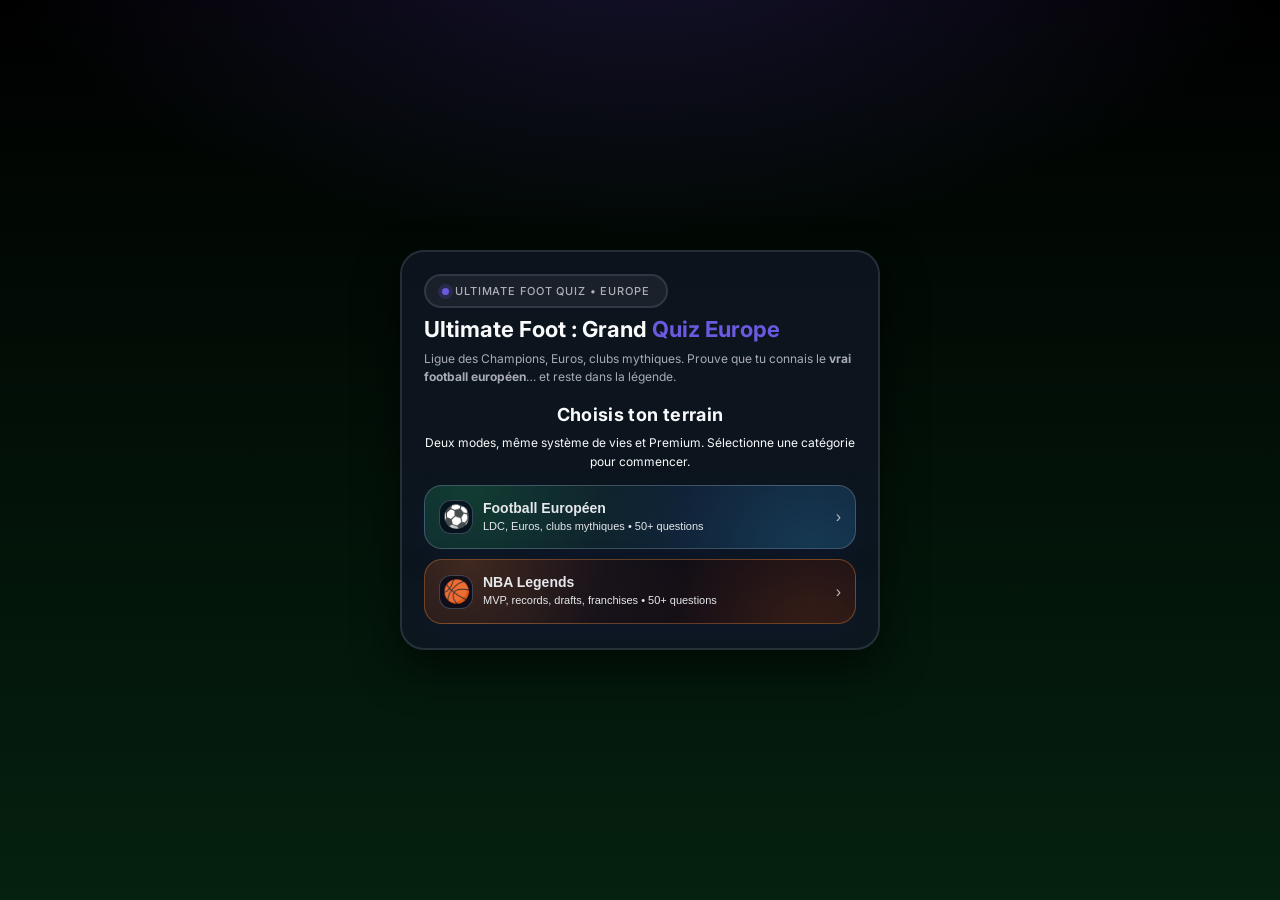
==== commit 48bed473: "update NBA add" ====
--- a/index.html
+++ b/index.html
@@ -5,37 +5,73 @@
   <title>Ultimate Foot Quiz : Légendes Européennes</title>
   <meta name="viewport" content="width=device-width, initial-scale=1.0" />
 
-  <!-- Google Font -->
+  <!-- Google Fonts (Design system: Inter/Poppins) -->
   <link rel="preconnect" href="https://fonts.googleapis.com" />
   <link rel="preconnect" href="https://fonts.gstatic.com" crossorigin />
   <link
     href="https://fonts.googleapis.com/css2?family=Poppins:wght@300;400;500;600;700&display=swap"
     rel="stylesheet"
   />
+  <link
+    href="https://fonts.googleapis.com/css2?family=Inter:wght@400;500;600;700&display=swap"
+    rel="stylesheet"
+  />
+  <link
+    href="https://fonts.googleapis.com/css2?family=Bebas+Neue&display=swap"
+    rel="stylesheet"
+  />
 
   <!-- Flutterwave Inline Checkout -->
   <script src="https://checkout.flutterwave.com/v3.js"></script>
 
   <style>
     :root {
-      --bg-main: #050712;
-      --bg-card: rgba(10, 12, 30, 0.96);
-      --bg-card-soft: rgba(12, 16, 42, 0.96);
-      --accent-mazembe: #ffffff;
-      --accent-mazembe-dark: #141414;
-      --accent-lupopo: #ffd600;
-      --accent-lupopo-soft: #ffed99;
-      --accent-blue: #1d4ed8;
-      --accent-red: #ef4444;
-      --accent-green: #22c55e;
-      --text-main: #f9fafb;
-      --text-muted: #9ca3af;
-      --border-soft: rgba(148, 163, 184, 0.25);
-      --shadow-soft: 0 22px 45px rgba(15, 23, 42, 0.9);
-      --radius-lg: 22px;
-      --radius-md: 14px;
+      /* Design tokens (from design.json) */
+      --brand-primary: #6a5ae0;
+      --brand-secondary: #9087e5;
+      --brand-accent: #ff8f3e;
+
+      --success: #53d1b6;
+      --error: #ff6b6b;
+      --warning: #ffbe3c;
+      --info: #4a90e2;
+
+      /* Dark mode palette */
+      --bg: #050712;
+      --surface: rgba(255, 255, 255, 0.06);
+      --text-primary: #f9fafb;
+      --text-secondary: rgba(229, 231, 235, 0.72);
+      --border: rgba(148, 163, 184, 0.18);
+
+      --shadow-card: 0px 18px 44px rgba(0, 0, 0, 0.6);
+      --shadow-primary: 0px 14px 26px rgba(106, 90, 224, 0.35);
+
+      --radius-lg: 24px;
+      --radius-md: 16px;
+      --radius-pill: 100px;
+
+      --space-1: 8px;
+      --space-2: 16px;
+      --space-3: 24px;
+      --card-padding: 20px;
+
       --transition-fast: 0.18s ease-out;
       --transition-normal: 0.25s ease-out;
+
+      /* Mode-aware mapping (still using design tokens) */
+      --primary: var(--brand-primary);
+      --secondary: var(--brand-secondary);
+      --accent: var(--brand-accent);
+    }
+
+    body.mode-foot {
+      --primary: var(--brand-primary);
+      --accent: var(--info);
+    }
+
+    body.mode-basket {
+      --primary: var(--brand-accent);
+      --accent: var(--warning);
     }
 
     * {
@@ -45,14 +81,15 @@
     }
 
     body {
-      font-family: "Poppins", system-ui, -apple-system, BlinkMacSystemFont, sans-serif;
-      background: radial-gradient(circle at top, #0b1022 0, #030712 45%, #000000 100%);
-      color: var(--text-main);
+      font-family: "Inter", "Poppins", system-ui, -apple-system, BlinkMacSystemFont, sans-serif;
+      background: radial-gradient(1200px 600px at 50% -10%, rgba(106, 90, 224, 0.22), transparent 55%),
+        linear-gradient(180deg, #000000, #05210f);
+      color: var(--text-primary);
       min-height: 100vh;
       display: flex;
       align-items: stretch;
       justify-content: center;
-      padding: 16px;
+      padding: var(--space-3);
       -webkit-font-smoothing: antialiased;
     }
 
@@ -63,14 +100,13 @@
     }
 
     .card {
-      background: linear-gradient(145deg, var(--bg-card), var(--bg-card-soft));
+      background: rgba(17, 24, 39, 0.72);
       border-radius: var(--radius-lg);
-      box-shadow: var(--shadow-soft);
-      border: 1px solid var(--border-soft);
-      padding: 18px 16px 20px;
+      box-shadow: var(--shadow-card);
+      border: 2px solid var(--border);
+      padding: var(--card-padding);
       overflow: hidden;
       position: relative;
-      backdrop-filter: blur(18px);
     }
 
     @media (min-width: 480px) {
@@ -96,23 +132,23 @@
       display: inline-flex;
       align-items: center;
       gap: 6px;
-      padding: 4px 10px;
-      border-radius: 999px;
+      padding: 8px 16px;
+      border-radius: var(--radius-pill);
       font-size: 11px;
       font-weight: 500;
       text-transform: uppercase;
       letter-spacing: 0.08em;
-      background: rgba(31, 41, 55, 0.8);
-      border: 1px solid rgba(148, 163, 184, 0.45);
-      color: var(--text-muted);
+      background: var(--surface);
+      border: 2px solid var(--border);
+      color: var(--text-secondary);
     }
 
     .badge-dot {
       width: 7px;
       height: 7px;
       border-radius: 50%;
-      background: radial-gradient(circle at 30% 30%, #22c55e 0, #15803d 60%, transparent 100%);
-      box-shadow: 0 0 0 4px rgba(34, 197, 94, 0.25);
+      background: var(--primary);
+      box-shadow: 0 0 0 4px rgba(106, 90, 224, 0.18);
     }
 
     .title {
@@ -123,21 +159,17 @@
     }
 
     .title span.mazembe {
-      background: linear-gradient(135deg, #ffffff, #d1d5db);
-      -webkit-background-clip: text;
-      color: transparent;
+      color: var(--text-primary);
     }
 
     .title span.lupopo {
-      background: linear-gradient(135deg, #ffd600, #f97316);
-      -webkit-background-clip: text;
-      color: transparent;
+      color: var(--primary);
     }
 
     .subtitle {
       margin-top: 6px;
       font-size: 12px;
-      color: var(--text-muted);
+      color: var(--text-secondary);
       line-height: 1.5;
     }
 
@@ -145,16 +177,11 @@
       width: 88px;
       height: 88px;
       border-radius: 24px;
-      background:
-        radial-gradient(circle at 15% 0, rgba(250, 250, 250, 0.95) 0, transparent 50%),
-        radial-gradient(circle at 85% 110%, rgba(251, 191, 36, 1) 0, transparent 55%),
-        linear-gradient(135deg, #020617, #020617);
+      background: rgba(2, 6, 23, 0.55);
       position: relative;
       overflow: hidden;
-      border: 1px solid rgba(148, 163, 184, 0.4);
-      box-shadow:
-        0 16px 32px rgba(15, 23, 42, 0.7),
-        0 0 0 1px rgba(15, 23, 42, 0.9);
+      border: 2px solid var(--border);
+      box-shadow: var(--shadow-card);
       display: flex;
       align-items: center;
       justify-content: center;
@@ -165,8 +192,8 @@
       width: 78%;
       height: 78%;
       border-radius: 999px;
-      border: 1px solid rgba(15, 23, 42, 0.85);
-      background: radial-gradient(circle at 30% 18%, #111827 0, #020617 55%, #000000 100%);
+      border: 2px solid var(--border);
+      background: rgba(2, 6, 23, 0.6);
       display: flex;
       align-items: center;
       justify-content: center;
@@ -177,10 +204,9 @@
       position: absolute;
       inset: -30%;
       background:
-        radial-gradient(circle at 0 50%, rgba(239, 68, 68, 0.18) 0, transparent 60%),
-        radial-gradient(circle at 100% 50%, rgba(56, 189, 248, 0.21) 0, transparent 60%);
-      mix-blend-mode: screen;
-      opacity: 0.8;
+        radial-gradient(circle at 0 50%, rgba(106, 90, 224, 0.14) 0, transparent 60%),
+        radial-gradient(circle at 100% 50%, rgba(255, 143, 62, 0.14) 0, transparent 60%);
+      opacity: 0.85;
     }
 
     .hero-vs {
@@ -194,30 +220,28 @@
       font-size: 11px;
       letter-spacing: 0.12em;
       font-weight: 600;
-      color: #e5e7eb;
+      color: var(--text-primary);
     }
 
     .hero-vs span.team {
       padding: 3px 7px;
       border-radius: 999px;
       font-size: 10px;
-      border: 1px solid rgba(209, 213, 219, 0.35);
-      backdrop-filter: blur(4px);
+      border: 2px solid var(--border);
+      background: var(--surface);
     }
 
     .hero-vs span.mazembe-chip {
-      background: rgba(15, 23, 42, 0.9);
-      color: #f9fafb;
+      color: var(--text-primary);
     }
 
     .hero-vs span.lupopo-chip {
-      background: rgba(250, 250, 250, 0.9);
-      color: #111827;
+      color: var(--text-primary);
     }
 
     .hero-vs span.vs {
       font-size: 10px;
-      color: #9ca3af;
+      color: var(--text-secondary);
     }
 
     /* Top info bar */
@@ -237,11 +261,11 @@
       display: inline-flex;
       align-items: center;
       gap: 6px;
-      padding: 6px 10px;
-      border-radius: 999px;
-      background: rgba(15, 23, 42, 0.9);
-      border: 1px solid rgba(75, 85, 99, 0.7);
-      color: #e5e7eb;
+      padding: 8px 16px;
+      border-radius: var(--radius-pill);
+      background: var(--surface);
+      border: 2px solid var(--border);
+      color: var(--text-primary);
       min-height: 24px;
     }
 
@@ -251,7 +275,7 @@
       font-size: 11px;
       text-transform: uppercase;
       letter-spacing: 0.08em;
-      color: var(--text-muted);
+      color: var(--text-secondary);
     }
 
     .score-value {
@@ -267,12 +291,39 @@
     }
 
     .lives .heart {
-      filter: drop-shadow(0 0 4px rgba(248, 113, 113, 0.7));
+      filter: none;
+      transition:
+        opacity var(--transition-normal),
+        transform var(--transition-normal),
+        filter var(--transition-normal);
     }
 
     .lives .heart.lost {
       opacity: 0.25;
       filter: none;
+      transform: scale(0.8);
+      filter: grayscale(1);
+    }
+
+    .lives.low .heart:not(.lost) {
+      color: #f97316;
+      text-shadow: 0 0 8px rgba(249, 115, 22, 0.8);
+      animation: pulseHeart 0.9s ease-in-out infinite;
+    }
+
+    @keyframes pulseHeart {
+      0% {
+        transform: scale(1);
+        opacity: 1;
+      }
+      50% {
+        transform: scale(1.15);
+        opacity: 0.8;
+      }
+      100% {
+        transform: scale(1);
+        opacity: 1;
+      }
     }
 
     .progress-chip span.value {
@@ -329,16 +380,16 @@
     .primary-btn {
       width: 100%;
       margin-top: 14px;
-      padding: 12px 14px;
+      height: 56px;
+      padding: 0 16px;
       border-radius: 999px;
       border: none;
       outline: none;
       cursor: pointer;
-      background: linear-gradient(135deg, #eab308, #f97316);
-      color: #020617;
+      background: var(--primary);
+      color: #ffffff;
       box-shadow:
-        0 14px 30px rgba(251, 191, 36, 0.45),
-        0 0 0 1px rgba(15, 23, 42, 0.9);
+        var(--shadow-primary);
       display: inline-flex;
       align-items: center;
       justify-content: center;
@@ -359,9 +410,7 @@
     .primary-btn:hover {
       transform: translateY(-1px) scale(1.01);
       filter: brightness(1.04);
-      box-shadow:
-        0 18px 40px rgba(251, 191, 36, 0.55),
-        0 0 0 1px rgba(15, 23, 42, 0.9);
+      box-shadow: 0px 12px 24px rgba(106, 90, 224, 0.28);
     }
 
     .primary-btn:active {
@@ -378,10 +427,10 @@
       gap: 6px;
       padding: 4px 9px;
       border-radius: 999px;
-      background: rgba(15, 23, 42, 0.92);
-      border: 1px solid rgba(75, 85, 99, 0.85);
+      background: var(--surface);
+      border: 2px solid var(--border);
       font-size: 11px;
-      color: var(--text-muted);
+      color: var(--text-secondary);
       text-transform: uppercase;
       letter-spacing: 0.08em;
       margin-bottom: 8px;
@@ -391,7 +440,7 @@
       width: 6px;
       height: 6px;
       border-radius: 50%;
-      background: radial-gradient(circle at 30% 30%, #38bdf8 0, #1d4ed8 65%, transparent 100%);
+      background: var(--primary);
     }
 
     .question-text {
@@ -399,11 +448,160 @@
       line-height: 1.6;
       margin-bottom: 12px;
       font-weight: 500;
+      text-align: center;
+    }
+
+    body.mode-basket .question-text {
+      font-family: "Bebas Neue", "Poppins", system-ui, sans-serif;
+      letter-spacing: 0.02em;
+      font-size: 18px;
+      line-height: 1.35;
+    }
+
+    /* Linear progress bar (8px height) */
+    .progress-bar {
+      height: 8px;
+      border-radius: 999px;
+      background: rgba(148, 163, 184, 0.14);
+      overflow: hidden;
+      border: 2px solid var(--border);
+    }
+
+    .progress-bar > .fill {
+      height: 100%;
+      width: 0%;
+      border-radius: 999px;
+      background: linear-gradient(90deg, var(--primary), var(--accent));
+      transition: width var(--transition-normal);
+    }
+
+    /* Sport select screen */
+    .select-title {
+      font-size: 18px;
+      font-weight: 700;
+      letter-spacing: 0.02em;
+      text-align: center;
+      margin: 6px 0 8px;
+    }
+
+    .select-subtitle {
+      text-align: center;
+      font-size: 12px;
+      color: var(--text-muted);
+      line-height: 1.6;
+      margin-bottom: 14px;
+    }
+
+    .select-grid {
+      display: grid;
+      grid-template-columns: 1fr;
+      gap: 10px;
+      margin-top: 10px;
+    }
+
+    .select-btn {
+      width: 100%;
+      padding: 14px 14px;
+      border-radius: 18px;
+      border: 1px solid rgba(148, 163, 184, 0.35);
+      background: rgba(15, 23, 42, 0.9);
+      color: #e5e7eb;
+      cursor: pointer;
+      text-align: left;
+      box-shadow: 0 10px 22px rgba(15, 23, 42, 0.85);
+      transition:
+        transform var(--transition-fast),
+        border-color var(--transition-fast),
+        background var(--transition-fast),
+        filter var(--transition-fast);
+      display: flex;
+      align-items: center;
+      justify-content: space-between;
+      gap: 10px;
+    }
+
+    .select-btn:hover {
+      transform: translateY(-1px);
+      border-color: rgba(209, 213, 219, 0.7);
+      filter: brightness(1.04);
+    }
+
+    .select-btn .left {
+      display: flex;
+      align-items: center;
+      gap: 10px;
+      min-width: 0;
+    }
+
+    .select-btn .emoji {
+      font-size: 22px;
+      width: 34px;
+      height: 34px;
+      border-radius: 12px;
+      display: inline-flex;
+      align-items: center;
+      justify-content: center;
+      flex-shrink: 0;
+      border: 1px solid rgba(148, 163, 184, 0.35);
+      background: rgba(2, 6, 23, 0.7);
+    }
+
+    .select-btn .label {
+      font-size: 14px;
+      font-weight: 700;
+      line-height: 1.2;
+      white-space: nowrap;
+      overflow: hidden;
+      text-overflow: ellipsis;
+    }
+
+    .select-btn .hint {
+      font-size: 11px;
+      color: var(--text-muted);
+      margin-top: 2px;
+      line-height: 1.4;
+    }
+
+    .select-btn .arrow {
+      color: rgba(209, 213, 219, 0.85);
+      font-size: 16px;
+      flex-shrink: 0;
+    }
+
+    .select-btn.foot {
+      background:
+        radial-gradient(circle at 10% 0, rgba(34, 197, 94, 0.22) 0, transparent 55%),
+        radial-gradient(circle at 90% 120%, rgba(56, 189, 248, 0.22) 0, transparent 55%),
+        rgba(15, 23, 42, 0.92);
+    }
+
+    .select-btn.basket {
+      background:
+        radial-gradient(circle at 10% 0, rgba(251, 146, 60, 0.25) 0, transparent 55%),
+        radial-gradient(circle at 90% 120%, rgba(249, 115, 22, 0.22) 0, transparent 55%),
+        rgba(2, 6, 23, 0.95);
+      border-color: rgba(251, 146, 60, 0.35);
+    }
+
+    /* Transition between screens */
+    .card.transition-pop {
+      animation: popIn 0.38s cubic-bezier(0.16, 1, 0.3, 1);
+    }
+
+    @keyframes popIn {
+      from {
+        transform: translateY(8px) scale(0.985);
+        filter: saturate(0.95);
+      }
+      to {
+        transform: translateY(0) scale(1);
+        filter: saturate(1);
+      }
     }
 
     .question-meta {
       font-size: 11px;
-      color: var(--text-muted);
+      color: var(--text-secondary);
       margin-bottom: 12px;
       display: flex;
       justify-content: space-between;
@@ -413,7 +611,7 @@
     }
 
     .question-meta span.points {
-      color: var(--accent-lupopo-soft);
+      color: var(--primary);
       font-weight: 500;
     }
 
@@ -426,11 +624,11 @@
 
     .option-btn {
       width: 100%;
-      padding: 12px 13px;
-      border-radius: 18px;
-      border: 1px solid rgba(75, 85, 99, 0.9);
-      background: rgba(15, 23, 42, 0.9);
-      color: #e5e7eb;
+      padding: 14px 14px;
+      border-radius: var(--radius-md);
+      border: 2px solid var(--border);
+      background: rgba(2, 6, 23, 0.55);
+      color: var(--text-primary);
       font-size: 14px;
       text-align: left;
       cursor: pointer;
@@ -444,7 +642,7 @@
         box-shadow var(--transition-fast),
         color var(--transition-normal),
         opacity var(--transition-normal);
-      box-shadow: 0 4px 10px rgba(15, 23, 42, 0.75);
+      box-shadow: 0 8px 18px rgba(106, 90, 224, 0.06);
       touch-action: manipulation;
     }
 
@@ -457,9 +655,9 @@
       justify-content: center;
       font-size: 11px;
       font-weight: 600;
-      background: radial-gradient(circle at 30% 20%, #111827 0, #020617 75%);
-      color: var(--text-muted);
-      border: 1px solid rgba(75, 85, 99, 0.9);
+      background: var(--surface);
+      color: var(--text-secondary);
+      border: 2px solid var(--border);
       flex-shrink: 0;
     }
 
@@ -470,8 +668,8 @@
 
     .option-btn:hover {
       transform: translateY(-1px);
-      border-color: rgba(148, 163, 184, 0.85);
-      box-shadow: 0 8px 18px rgba(15, 23, 42, 0.9);
+      border-color: rgba(106, 90, 224, 0.55);
+      box-shadow: 0 12px 22px rgba(106, 90, 224, 0.1);
     }
 
     .option-btn:active {
@@ -480,29 +678,29 @@
     }
 
     .option-btn.correct {
-      background: linear-gradient(135deg, #166534, #22c55e);
-      border-color: rgba(22, 163, 74, 0.9);
-      color: #ecfdf5;
-      box-shadow: 0 10px 20px rgba(22, 163, 74, 0.7);
+      background: rgba(83, 209, 182, 0.14);
+      border-color: var(--success);
+      color: var(--text-primary);
+      box-shadow: 0 12px 22px rgba(83, 209, 182, 0.16);
     }
 
     .option-btn.correct span.index {
-      background: rgba(15, 118, 110, 0.9);
-      border-color: rgba(22, 163, 74, 0.9);
-      color: #ecfdf5;
+      background: rgba(83, 209, 182, 0.18);
+      border-color: var(--success);
+      color: var(--text-primary);
     }
 
     .option-btn.wrong {
-      background: linear-gradient(135deg, #7f1d1d, #ef4444);
-      border-color: rgba(248, 113, 113, 0.95);
-      color: #fef2f2;
-      box-shadow: 0 10px 20px rgba(248, 113, 113, 0.7);
+      background: rgba(255, 107, 107, 0.12);
+      border-color: var(--error);
+      color: var(--text-primary);
+      box-shadow: 0 12px 22px rgba(255, 107, 107, 0.14);
     }
 
     .option-btn.wrong span.index {
-      background: rgba(127, 29, 29, 0.95);
-      border-color: rgba(248, 113, 113, 0.95);
-      color: #fee2e2;
+      background: rgba(255, 107, 107, 0.16);
+      border-color: var(--error);
+      color: var(--text-primary);
     }
 
     .option-btn.disabled {
@@ -517,14 +715,15 @@
       justify-content: space-between;
       gap: 10px;
       font-size: 11px;
-      color: var(--text-muted);
+      color: var(--text-secondary);
       flex-wrap: wrap;
     }
 
     .streak-pill {
       padding: 5px 9px;
-      border-radius: 999px;
-      border: 1px dashed rgba(148, 163, 184, 0.75);
+      border-radius: var(--radius-pill);
+      border: 2px solid var(--border);
+      background: var(--surface);
       display: inline-flex;
       align-items: center;
       gap: 6px;
@@ -534,8 +733,7 @@
       width: 8px;
       height: 8px;
       border-radius: 999px;
-      background: radial-gradient(circle at 30% 30%, #f97316 0, #ea580c 60%, transparent 100%);
-      box-shadow: 0 0 12px rgba(249, 115, 22, 0.9);
+      background: var(--accent);
     }
 
     /* Game over screen */
@@ -553,7 +751,7 @@
 
     .gameover-subtitle {
       font-size: 12px;
-      color: var(--text-muted);
+      color: var(--text-secondary);
       line-height: 1.7;
     }
 
@@ -561,10 +759,8 @@
       margin: 12px 0;
       padding: 12px 12px 13px;
       border-radius: var(--radius-md);
-      background: radial-gradient(circle at 0 0, rgba(56, 189, 248, 0.15) 0, transparent 60%),
-        radial-gradient(circle at 100% 100%, rgba(251, 191, 36, 0.18) 0, transparent 55%),
-        rgba(15, 23, 42, 0.9);
-      border: 1px solid rgba(75, 85, 99, 0.95);
+      background: var(--surface);
+      border: 2px solid var(--border);
       display: flex;
       align-items: center;
       justify-content: space-between;
@@ -579,7 +775,7 @@
       font-size: 11px;
       text-transform: uppercase;
       letter-spacing: 0.12em;
-      color: var(--text-muted);
+      color: var(--text-secondary);
     }
 
     .final-score-value {
@@ -591,19 +787,19 @@
     .final-score-value span {
       font-size: 13px;
       font-weight: 500;
-      color: var(--text-muted);
+      color: var(--text-secondary);
       margin-left: 4px;
     }
 
     .final-stats {
       font-size: 11px;
-      color: var(--text-muted);
+      color: var(--text-secondary);
       line-height: 1.5;
       text-align: right;
     }
 
     .final-stats strong {
-      color: var(--accent-lupopo-soft);
+      color: var(--primary);
       font-weight: 600;
     }
 
@@ -683,11 +879,12 @@
 
     .secondary-btn {
       width: 100%;
-      padding: 10px 12px;
+      height: 56px;
+      padding: 0 16px;
       border-radius: 999px;
-      border: 1px dashed rgba(148, 163, 184, 0.7);
-      background: rgba(15, 23, 42, 0.85);
-      color: #e5e7eb;
+      border: 2px solid var(--border);
+      background: rgba(2, 6, 23, 0.55);
+      color: var(--primary);
       font-size: 13px;
       font-weight: 500;
       cursor: pointer;
@@ -703,8 +900,8 @@
 
     .secondary-btn:hover {
       transform: translateY(-1px);
-      border-color: rgba(209, 213, 219, 0.85);
-      background: rgba(15, 23, 42, 0.95);
+      border-color: rgba(106, 90, 224, 0.45);
+      background: rgba(2, 6, 23, 0.7);
     }
 
     .secondary-btn:active {
@@ -720,15 +917,15 @@
       margin-inline: auto;
       padding: 10px 12px;
       border-radius: 999px;
-      background: rgba(15, 23, 42, 0.98);
-      color: #e5e7eb;
+      background: rgba(2, 6, 23, 0.85);
+      color: var(--text-primary);
       font-size: 11px;
       display: flex;
       align-items: center;
       justify-content: space-between;
       gap: 10px;
-      border: 1px solid rgba(55, 65, 81, 0.9);
-      box-shadow: 0 20px 40px rgba(15, 23, 42, 1);
+      border: 2px solid var(--border);
+      box-shadow: var(--shadow-card);
       opacity: 0;
       transform: translateY(12px);
       pointer-events: none;
@@ -748,7 +945,7 @@
       text-transform: uppercase;
       letter-spacing: 0.16em;
       font-size: 10px;
-      color: var(--text-muted);
+      color: var(--text-secondary);
     }
 
     .toast strong {
@@ -760,9 +957,10 @@
       border-radius: 999px;
       padding: 4px 9px;
       font-size: 10px;
-      background: rgba(31, 41, 55, 1);
-      color: #e5e7eb;
+      background: rgba(255, 255, 255, 0.06);
+      color: var(--text-primary);
       cursor: pointer;
+      border: 2px solid var(--border);
     }
 
     /* Animations */
@@ -828,16 +1026,6 @@
             <strong>vrai football européen</strong>… et reste dans la légende.
           </p>
         </div>
-        <div class="hero-badge-side" aria-hidden="true">
-          <div class="hero-badge-inner">
-            <div class="hero-lines"></div>
-            <div class="hero-vs">
-              <span class="team mazembe-chip">Légendes</span>
-              <span class="vs">vs</span>
-              <span class="team lupopo-chip">Challenger</span>
-            </div>
-          </div>
-        </div>
       </div>
 
       <!-- Top info (visible in game / gameover) -->
@@ -859,7 +1047,41 @@
       </div>
 
       <!-- Start Screen -->
-      <div class="screen active" id="start-screen">
+      <div class="screen active" id="sport-select-screen">
+        <div class="screen-body">
+          <div class="select-title">Choisis ton terrain</div>
+          <div class="select-subtitle">
+            Deux modes, même système de vies et Premium. Sélectionne une catégorie pour commencer.
+          </div>
+
+          <div class="select-grid">
+            <button class="select-btn foot" id="select-foot-btn" type="button">
+              <span class="left">
+                <span class="emoji">⚽</span>
+                <span>
+                  <div class="label">Football Européen</div>
+                  <div class="hint">LDC, Euros, clubs mythiques • 50+ questions</div>
+                </span>
+              </span>
+              <span class="arrow">›</span>
+            </button>
+
+            <button class="select-btn basket" id="select-basket-btn" type="button">
+              <span class="left">
+                <span class="emoji">🏀</span>
+                <span>
+                  <div class="label">NBA Legends</div>
+                  <div class="hint">MVP, records, drafts, franchises • 50+ questions</div>
+                </span>
+              </span>
+              <span class="arrow">›</span>
+            </button>
+          </div>
+        </div>
+      </div>
+
+      <!-- Start Screen -->
+      <div class="screen" id="start-screen">
         <div class="screen-body">
           <div class="start-highlight">
             <strong>Règle du jeu :</strong><br />
@@ -888,6 +1110,9 @@
       <!-- Question Screen -->
       <div class="screen" id="question-screen">
         <div class="screen-body">
+          <div class="progress-bar" id="progress-bar" aria-hidden="true">
+            <div class="fill" id="progress-bar-fill"></div>
+          </div>
           <div class="question-tag">
             <span class="question-tag-dot"></span>
             <span>Round spécial football européen</span>
@@ -970,14 +1195,15 @@
     // Lien de paiement (non utilisé directement, Flutterwave gère l'encaissement)
     const PAYMENT_LINK = "https://google.com";
 
-    // --- Clés de stockage local pour score, vies et premium ---
+    // --- Clés de stockage local pour score, vies, premium et mode ---
     const STORAGE_KEY_SCORE = "ufq_score";
     const STORAGE_KEY_LIVES = "ufq_lives";
     const STORAGE_KEY_PREMIUM = "ufq_is_premium";
-
-    // Base de 50 questions sur le football européen (LDC, grands championnats, Euros, etc.)
+    const STORAGE_KEY_MODE = "ufq_mode"; // "foot" | "basket"
+
+    // Base de 50+ questions sur le football européen (LDC, grands championnats, Euros, etc.)
     // Format : { question, options: [A,B,C,D], reponse: "texte exact" }
-    const questions = [
+    const questionsFoot = [
       {
         question: "Quel joueur est le meilleur buteur de l’histoire de la Ligue des Champions de l’UEFA ?",
         options: ["Lionel Messi", "Cristiano Ronaldo", "Robert Lewandowski", "Karim Benzema"],
@@ -1717,6 +1943,189 @@
         options: ["Liverpool", "Valence CF", "Sevilla FC", "Galatasaray"],
         reponse: "Liverpool",
       },
+      {
+        question: "Quel club français a remporté la première Ligue des Champions sous ce nom moderne en 1993 ?",
+        options: ["Marseille", "Paris Saint-Germain", "Monaco", "Lyon"],
+        reponse: "Marseille",
+      },
+      {
+        question: "Quel joueur portugais a inscrit un triplé en finale de Ligue des Champions 2018 pour le Real Madrid ?",
+        options: ["Cristiano Ronaldo", "Gareth Bale", "Karim Benzema", "Aucun, il n’y a pas eu de triplé"],
+        reponse: "Aucun, il n’y a pas eu de triplé",
+      },
+      {
+        question: "Quel club anglais a remporté la Premier League 2015-2016 contre toute attente ?",
+        options: ["Leicester City", "Liverpool", "Arsenal", "Tottenham"],
+        reponse: "Leicester City",
+      },
+    ];
+
+    // Base de 50+ questions NBA (mix moyen/difficile)
+    const questionsBasket = [
+      { question: "Dans quelle équipe jouait Kevin Durant en 2012 ?", options: ["Oklahoma City Thunder", "Golden State Warriors", "Brooklyn Nets", "Seattle SuperSonics"], reponse: "Oklahoma City Thunder" },
+      { question: "Qui a été MVP de la saison régulière en 2011 (le plus jeune de l'histoire) ?", options: ["Derrick Rose", "LeBron James", "Kevin Durant", "Kobe Bryant"], reponse: "Derrick Rose" },
+      { question: "Qui détient le record de points marqués en un seul match (100 points) ?", options: ["Wilt Chamberlain", "Kobe Bryant", "Michael Jordan", "Elgin Baylor"], reponse: "Wilt Chamberlain" },
+      { question: "Qui était le premier choix de la Draft NBA 2023 ?", options: ["Victor Wembanyama", "Scoot Henderson", "Brandon Miller", "Amen Thompson"], reponse: "Victor Wembanyama" },
+      { question: "De quel pays est originaire Nikola Jokić ?", options: ["Serbie", "Croatie", "Slovénie", "Grèce"], reponse: "Serbie" },
+      { question: "Quel joueur est le roi du triple-double en carrière (record NBA) ?", options: ["Russell Westbrook", "Oscar Robertson", "Magic Johnson", "Jason Kidd"], reponse: "Russell Westbrook" },
+      { question: "Quelle équipe joue au Madison Square Garden ?", options: ["New York Knicks", "Brooklyn Nets", "Boston Celtics", "Philadelphia 76ers"], reponse: "New York Knicks" },
+      { question: "Quel coach est associé aux bagues avec les Bulls et les Lakers ?", options: ["Phil Jackson", "Gregg Popovich", "Pat Riley", "Doc Rivers"], reponse: "Phil Jackson" },
+      { question: "Quelle franchise a sélectionné LeBron James à la Draft 2003 ?", options: ["Cleveland Cavaliers", "Miami Heat", "Los Angeles Lakers", "Orlando Magic"], reponse: "Cleveland Cavaliers" },
+      { question: "Quelle équipe a remporté le titre NBA 2016 après être menée 3-1 en Finales ?", options: ["Cleveland Cavaliers", "Golden State Warriors", "San Antonio Spurs", "Miami Heat"], reponse: "Cleveland Cavaliers" },
+
+      { question: "Quel joueur a marqué 81 points dans un match NBA en 2006 ?", options: ["Kobe Bryant", "James Harden", "Allen Iverson", "Tracy McGrady"], reponse: "Kobe Bryant" },
+      { question: "Quelle équipe a la meilleure saison régulière de l'histoire (73-9 en 2016) ?", options: ["Golden State Warriors", "Chicago Bulls", "Los Angeles Lakers", "Boston Celtics"], reponse: "Golden State Warriors" },
+      { question: "Qui a remporté les Finales NBA 2014 (MVP des Finales : Kawhi Leonard) ?", options: ["San Antonio Spurs", "Miami Heat", "Golden State Warriors", "Oklahoma City Thunder"], reponse: "San Antonio Spurs" },
+      { question: "Quel joueur détient le record de contres en carrière en NBA ?", options: ["Hakeem Olajuwon", "Dikembe Mutombo", "Kareem Abdul-Jabbar", "Shaquille O'Neal"], reponse: "Hakeem Olajuwon" },
+      { question: "Quel joueur détient le record d'interceptions en carrière en NBA ?", options: ["John Stockton", "Gary Payton", "Michael Jordan", "Jason Kidd"], reponse: "John Stockton" },
+      { question: "Quel joueur détient le record de passes décisives en carrière en NBA ?", options: ["John Stockton", "Magic Johnson", "Chris Paul", "Steve Nash"], reponse: "John Stockton" },
+      { question: "Quel joueur a remporté le plus de titres MVP de saison régulière ?", options: ["Kareem Abdul-Jabbar", "Michael Jordan", "LeBron James", "Bill Russell"], reponse: "Kareem Abdul-Jabbar" },
+      { question: "Quel joueur est le meilleur marqueur de l'histoire de la NBA (record all-time points) ?", options: ["LeBron James", "Kareem Abdul-Jabbar", "Karl Malone", "Michael Jordan"], reponse: "LeBron James" },
+      { question: "Quel joueur a le plus de bagues NBA comme joueur (11) ?", options: ["Bill Russell", "Michael Jordan", "Kareem Abdul-Jabbar", "Magic Johnson"], reponse: "Bill Russell" },
+      { question: "Quel joueur a été MVP des Finales 2020 avec les Lakers ?", options: ["LeBron James", "Anthony Davis", "Jimmy Butler", "Kawhi Leonard"], reponse: "LeBron James" },
+
+      { question: "En 2011, quelle équipe a remporté le titre NBA face au Miami Heat ?", options: ["Dallas Mavericks", "Boston Celtics", "Los Angeles Lakers", "San Antonio Spurs"], reponse: "Dallas Mavericks" },
+      { question: "Qui était la star des Mavericks MVP des Finales 2011 ?", options: ["Dirk Nowitzki", "Jason Kidd", "Dwyane Wade", "Kevin Durant"], reponse: "Dirk Nowitzki" },
+      { question: "Quel joueur a été drafté en 15e position en 2014 par Milwaukee et est devenu MVP en 2019/2020 ?", options: ["Giannis Antetokounmpo", "Nikola Jokić", "Joel Embiid", "Luka Dončić"], reponse: "Giannis Antetokounmpo" },
+      { question: "De quel pays est originaire Giannis Antetokounmpo ?", options: ["Grèce", "Nigéria", "Cameroun", "France"], reponse: "Grèce" },
+      { question: "De quel pays est originaire Luka Dončić ?", options: ["Slovénie", "Serbie", "Croatie", "Espagne"], reponse: "Slovénie" },
+      { question: "De quel pays est originaire Joel Embiid ?", options: ["Cameroun", "France", "États-Unis", "Sénégal"], reponse: "Cameroun" },
+      { question: "De quel pays est originaire Shai Gilgeous-Alexander ?", options: ["Canada", "États-Unis", "Royaume-Uni", "Australie"], reponse: "Canada" },
+      { question: "Quel joueur a remporté le titre de ROY (Rookie of the Year) en 2004 ?", options: ["LeBron James", "Carmelo Anthony", "Dwyane Wade", "Chris Bosh"], reponse: "LeBron James" },
+      { question: "Quel joueur a été 1er choix de draft en 2019 ?", options: ["Zion Williamson", "Ja Morant", "RJ Barrett", "Anthony Edwards"], reponse: "Zion Williamson" },
+      { question: "Quel joueur a été 1er choix de draft en 2020 ?", options: ["Anthony Edwards", "LaMelo Ball", "James Wiseman", "Cade Cunningham"], reponse: "Anthony Edwards" },
+
+      { question: "Quelle franchise est associée au surnom 'Showtime' dans les années 80 ?", options: ["Los Angeles Lakers", "Boston Celtics", "Chicago Bulls", "Detroit Pistons"], reponse: "Los Angeles Lakers" },
+      { question: "Quelle équipe est surnommée 'The City' et joue au Chase Center ?", options: ["Golden State Warriors", "Sacramento Kings", "Los Angeles Clippers", "Phoenix Suns"], reponse: "Golden State Warriors" },
+      { question: "Quel joueur a été surnommé 'The Answer' ?", options: ["Allen Iverson", "Tracy McGrady", "Vince Carter", "Ray Allen"], reponse: "Allen Iverson" },
+      { question: "Quel joueur est surnommé 'The Greek Freak' ?", options: ["Giannis Antetokounmpo", "Nikola Jokić", "Luka Dončić", "Rudy Gobert"], reponse: "Giannis Antetokounmpo" },
+      { question: "Quel joueur est surnommé 'The Joker' ?", options: ["Nikola Jokić", "Jimmy Butler", "Jayson Tatum", "Devin Booker"], reponse: "Nikola Jokić" },
+      { question: "Quelle équipe a remporté le premier titre de son histoire en 2019 ?", options: ["Toronto Raptors", "Milwaukee Bucks", "Denver Nuggets", "Phoenix Suns"], reponse: "Toronto Raptors" },
+      { question: "Qui a été MVP des Finales 2019 ?", options: ["Kawhi Leonard", "Stephen Curry", "Kyle Lowry", "Kevin Durant"], reponse: "Kawhi Leonard" },
+      { question: "Qui a été MVP des Finales 2015 ?", options: ["Andre Iguodala", "Stephen Curry", "LeBron James", "Klay Thompson"], reponse: "Andre Iguodala" },
+      { question: "Qui a été MVP des Finales 2018 ?", options: ["Kevin Durant", "LeBron James", "Stephen Curry", "Draymond Green"], reponse: "Kevin Durant" },
+      { question: "Quel joueur a marqué le plus de tirs à 3 points en carrière (record all-time) ?", options: ["Stephen Curry", "Ray Allen", "Reggie Miller", "James Harden"], reponse: "Stephen Curry" },
+
+      { question: "Quel joueur a gagné 6 titres NBA sans jamais perdre une finale, avec les Bulls ?", options: ["Michael Jordan", "Scottie Pippen", "Dennis Rodman", "Karl Malone"], reponse: "Michael Jordan" },
+      { question: "Quel joueur détient le record de points en playoffs sur un seul match (63 en 1986) ?", options: ["Michael Jordan", "LeBron James", "Kobe Bryant", "Kevin Durant"], reponse: "Michael Jordan" },
+      { question: "Quel joueur est le meilleur marqueur de l’histoire des playoffs NBA ?", options: ["LeBron James", "Michael Jordan", "Kareem Abdul-Jabbar", "Kobe Bryant"], reponse: "LeBron James" },
+      { question: "Quel joueur a remporté le titre de Defensive Player of the Year 4 fois (record partagé) ?", options: ["Dikembe Mutombo", "Rudy Gobert", "Les deux", "Ben Wallace"], reponse: "Les deux" },
+      { question: "Quel joueur a été le 1er choix de la Draft 2009 ?", options: ["Blake Griffin", "Stephen Curry", "James Harden", "DeMar DeRozan"], reponse: "Blake Griffin" },
+      { question: "Quel joueur a été le 1er choix de la Draft 2014 ?", options: ["Andrew Wiggins", "Joel Embiid", "Jabari Parker", "Aaron Gordon"], reponse: "Andrew Wiggins" },
+      { question: "Quel joueur a été le 1er choix de la Draft 2016 ?", options: ["Ben Simmons", "Brandon Ingram", "Jaylen Brown", "Jayson Tatum"], reponse: "Ben Simmons" },
+      { question: "Quel joueur a été le 1er choix de la Draft 2018 ?", options: ["Deandre Ayton", "Luka Dončić", "Trae Young", "Jaren Jackson Jr."], reponse: "Deandre Ayton" },
+      { question: "Quel joueur a été le 1er choix de la Draft 2022 ?", options: ["Paolo Banchero", "Chet Holmgren", "Jabari Smith Jr.", "Victor Wembanyama"], reponse: "Paolo Banchero" },
+      { question: "Quelle équipe a déménagé de Seattle à Oklahoma City en 2008 ?", options: ["SuperSonics → Thunder", "Grizzlies → Memphis", "Hornets → New Orleans", "Nets → Brooklyn"], reponse: "SuperSonics → Thunder" },
+
+      { question: "Quel joueur a remporté le titre de Most Improved Player en 2023 ?", options: ["Lauri Markkanen", "Ja Morant", "Shai Gilgeous-Alexander", "Jalen Brunson"], reponse: "Lauri Markkanen" },
+      { question: "Qui a été coach des Warriors lors des titres 2015, 2017, 2018 ?", options: ["Steve Kerr", "Mark Jackson", "Erik Spoelstra", "Ty Lue"], reponse: "Steve Kerr" },
+      { question: "Qui a entraîné les Spurs pendant la dynastie (5 titres) ?", options: ["Gregg Popovich", "Pat Riley", "Phil Jackson", "Larry Brown"], reponse: "Gregg Popovich" },
+      { question: "Quel joueur a rejoint Miami en 2010 via la free agency (avec LeBron et Bosh) ?", options: ["Dwyane Wade", "Kobe Bryant", "Kevin Garnett", "Dwight Howard"], reponse: "Dwyane Wade" },
+      { question: "Quel joueur a remporté le titre NBA 2021 comme leader des Bucks ?", options: ["Giannis Antetokounmpo", "Khris Middleton", "Jrue Holiday", "Brook Lopez"], reponse: "Giannis Antetokounmpo" },
+      { question: "Quel joueur a été MVP des Finales 2022 ?", options: ["Stephen Curry", "Jayson Tatum", "Jaylen Brown", "Draymond Green"], reponse: "Stephen Curry" },
+      { question: "Quelle équipe a remporté le titre NBA 2023 ?", options: ["Denver Nuggets", "Miami Heat", "Golden State Warriors", "Boston Celtics"], reponse: "Denver Nuggets" },
+      { question: "Qui a été MVP des Finales 2023 ?", options: ["Nikola Jokić", "Jamal Murray", "Jimmy Butler", "Bam Adebayo"], reponse: "Nikola Jokić" },
+      { question: "Quelle franchise a remporté le plus de titres NBA (record historique) ?", options: ["Boston Celtics", "Los Angeles Lakers", "Chicago Bulls", "Golden State Warriors"], reponse: "Boston Celtics" },
+      { question: "Quel joueur a joué en NBA et est devenu célèbre avec le tir 'Skyhook' ?", options: ["Kareem Abdul-Jabbar", "Shaquille O'Neal", "Hakeem Olajuwon", "Patrick Ewing"], reponse: "Kareem Abdul-Jabbar" },
+
+      // --- Ajouts (50+ nouvelles questions) ---
+      { question: "Quelle était la première équipe NBA de James Harden ?", options: ["Oklahoma City Thunder", "Houston Rockets", "Brooklyn Nets", "Phoenix Suns"], reponse: "Oklahoma City Thunder" },
+      { question: "Qui a été drafté avant Carmelo Anthony et Dwyane Wade en 2003 ?", options: ["Darko Miličić", "Chris Bosh", "Kirk Hinrich", "LeBron James"], reponse: "Darko Miličić" },
+      { question: "Quelle équipe a drafté Anthony Bennett en 1er choix en 2013 ?", options: ["Cleveland Cavaliers", "Charlotte Bobcats", "Washington Wizards", "Minnesota Timberwolves"], reponse: "Cleveland Cavaliers" },
+      { question: "De quel pays vient Victor Wembanyama ?", options: ["France", "Belgique", "Sénégal", "Canada"], reponse: "France" },
+      { question: "Quel joueur a participé au plus grand nombre de All-Star Games (record) ?", options: ["LeBron James", "Kareem Abdul-Jabbar", "Kobe Bryant", "Tim Duncan"], reponse: "LeBron James" },
+      { question: "Quel coach a gagné 11 bagues NBA en tant qu'entraîneur principal ?", options: ["Phil Jackson", "Red Auerbach", "Pat Riley", "Gregg Popovich"], reponse: "Phil Jackson" },
+
+      { question: "Quelle équipe jouait Kobe Bryant pendant toute sa carrière NBA ?", options: ["Los Angeles Lakers", "Charlotte Hornets", "Chicago Bulls", "Boston Celtics"], reponse: "Los Angeles Lakers" },
+      { question: "Quel joueur a été 1er choix de la Draft 2007 ?", options: ["Greg Oden", "Kevin Durant", "Al Horford", "Mike Conley"], reponse: "Greg Oden" },
+      { question: "Quelle franchise a drafté Stephen Curry en 2009 ?", options: ["Golden State Warriors", "Charlotte Bobcats", "New York Knicks", "Minnesota Timberwolves"], reponse: "Golden State Warriors" },
+      { question: "Quel joueur a été 60e choix de Draft en 2014 et est devenu MVP des Finales 2021 ?", options: ["Giannis Antetokounmpo", "Nikola Jokić", "Khris Middleton", "Jimmy Butler"], reponse: "Giannis Antetokounmpo" },
+      { question: "Quelle équipe a drafté Kobe Bryant en 1996 (avant l'échange) ?", options: ["Charlotte Hornets", "Los Angeles Lakers", "Philadelphia 76ers", "New Jersey Nets"], reponse: "Charlotte Hornets" },
+      { question: "Qui a été MVP des Finales 2014 ?", options: ["Kawhi Leonard", "LeBron James", "Tony Parker", "Tim Duncan"], reponse: "Kawhi Leonard" },
+      { question: "Quel joueur a remporté le titre de MVP 2016 à l'unanimité ?", options: ["Stephen Curry", "LeBron James", "Kevin Durant", "James Harden"], reponse: "Stephen Curry" },
+      { question: "Quelle équipe a remporté le titre NBA 2004 avec une défense légendaire ?", options: ["Detroit Pistons", "Los Angeles Lakers", "San Antonio Spurs", "Miami Heat"], reponse: "Detroit Pistons" },
+      { question: "Quel joueur a marqué 8 points en 9 secondes (un des comebacks les plus fous) ?", options: ["Tracy McGrady", "Reggie Miller", "Klay Thompson", "Damian Lillard"], reponse: "Tracy McGrady" },
+      { question: "Quel joueur est surnommé 'The Truth' ?", options: ["Paul Pierce", "Kevin Garnett", "Ray Allen", "Dwyane Wade"], reponse: "Paul Pierce" },
+      { question: "Quelle équipe a choisi Hakeem Olajuwon en 1er choix en 1984 ?", options: ["Houston Rockets", "Chicago Bulls", "Portland Trail Blazers", "Los Angeles Lakers"], reponse: "Houston Rockets" },
+      { question: "Quel joueur a été choisi en 1er choix en 1984 juste après Hakeem ?", options: ["Sam Bowie", "Michael Jordan", "Charles Barkley", "John Stockton"], reponse: "Sam Bowie" },
+
+      { question: "Quel joueur détient le record de rebonds en carrière NBA ?", options: ["Wilt Chamberlain", "Bill Russell", "Kareem Abdul-Jabbar", "Moses Malone"], reponse: "Wilt Chamberlain" },
+      { question: "Quel joueur a remporté 3 titres MVP de suite (1984-1986) ?", options: ["Larry Bird", "Magic Johnson", "Michael Jordan", "Kareem Abdul-Jabbar"], reponse: "Larry Bird" },
+      { question: "Quel joueur a gagné 2 fois le trophée de DPOY et 1 titre NBA avec les Bucks en 1971 ?", options: ["Kareem Abdul-Jabbar", "Oscar Robertson", "Julius Erving", "Bob Lanier"], reponse: "Kareem Abdul-Jabbar" },
+      { question: "Quelle équipe a remporté le titre NBA 2008 ?", options: ["Boston Celtics", "Los Angeles Lakers", "San Antonio Spurs", "Detroit Pistons"], reponse: "Boston Celtics" },
+      { question: "Qui a été MVP des Finales 2008 ?", options: ["Paul Pierce", "Kevin Garnett", "Ray Allen", "Kobe Bryant"], reponse: "Paul Pierce" },
+      { question: "Quel joueur a remporté le titre NBA 2011 et le trophée de MVP des Finales ?", options: ["Dirk Nowitzki", "Jason Terry", "LeBron James", "Dwyane Wade"], reponse: "Dirk Nowitzki" },
+      { question: "Quelle franchise a remporté le titre NBA 1977 (premier de son histoire) ?", options: ["Portland Trail Blazers", "New York Knicks", "Washington Bullets", "Seattle SuperSonics"], reponse: "Portland Trail Blazers" },
+      { question: "Quel joueur a été MVP des Finales 1977 ?", options: ["Bill Walton", "Clyde Drexler", "Kareem Abdul-Jabbar", "Dr. J"], reponse: "Bill Walton" },
+      { question: "Quel joueur a été drafté en 2013 juste derrière Anthony Bennett (2e choix) ?", options: ["Victor Oladipo", "Giannis Antetokounmpo", "Rudy Gobert", "CJ McCollum"], reponse: "Victor Oladipo" },
+      { question: "Quel joueur a été 1er choix de la Draft 2001 ?", options: ["Kwame Brown", "Pau Gasol", "Tony Parker", "Tyson Chandler"], reponse: "Kwame Brown" },
+
+      { question: "Quelle équipe a remporté le titre NBA 1994 ?", options: ["Houston Rockets", "New York Knicks", "Chicago Bulls", "Utah Jazz"], reponse: "Houston Rockets" },
+      { question: "Qui a été MVP des Finales 1994 ?", options: ["Hakeem Olajuwon", "Patrick Ewing", "John Starks", "Clyde Drexler"], reponse: "Hakeem Olajuwon" },
+      { question: "Quelle équipe a remporté le titre NBA 1995 ?", options: ["Houston Rockets", "Orlando Magic", "Indiana Pacers", "Seattle SuperSonics"], reponse: "Houston Rockets" },
+      { question: "Quel joueur a été MVP des Finales 1995 ?", options: ["Hakeem Olajuwon", "Shaquille O'Neal", "Penny Hardaway", "Clyde Drexler"], reponse: "Hakeem Olajuwon" },
+      { question: "Quel joueur a été surnommé 'The Big Fundamental' ?", options: ["Tim Duncan", "Kevin Garnett", "Dirk Nowitzki", "Shaquille O'Neal"], reponse: "Tim Duncan" },
+      { question: "Qui a été MVP des Finales 2007 ?", options: ["Tony Parker", "Tim Duncan", "Manu Ginóbili", "LeBron James"], reponse: "Tony Parker" },
+      { question: "Quelle équipe a remporté le titre NBA 2007 ?", options: ["San Antonio Spurs", "Cleveland Cavaliers", "Detroit Pistons", "Phoenix Suns"], reponse: "San Antonio Spurs" },
+      { question: "Quel joueur détient le record du plus grand nombre de titres de meilleur marqueur (scoring titles) ?", options: ["Michael Jordan", "Kevin Durant", "Kobe Bryant", "Allen Iverson"], reponse: "Michael Jordan" },
+      { question: "Quel joueur a remporté 10 titres de meilleur marqueur en carrière ?", options: ["Michael Jordan", "Wilt Chamberlain", "LeBron James", "Kareem Abdul-Jabbar"], reponse: "Michael Jordan" },
+      { question: "Quel joueur détient le record de lancers francs réussis en carrière ?", options: ["Karl Malone", "LeBron James", "Kobe Bryant", "James Harden"], reponse: "Karl Malone" },
+
+      { question: "Quelle équipe a remporté le titre NBA 1999 (saison raccourcie) ?", options: ["San Antonio Spurs", "New York Knicks", "Indiana Pacers", "Los Angeles Lakers"], reponse: "San Antonio Spurs" },
+      { question: "Qui a été MVP des Finales 1999 ?", options: ["Tim Duncan", "David Robinson", "Latrell Sprewell", "Patrick Ewing"], reponse: "Tim Duncan" },
+      { question: "Quelle équipe a remporté le titre NBA 2010 ?", options: ["Los Angeles Lakers", "Boston Celtics", "Orlando Magic", "Dallas Mavericks"], reponse: "Los Angeles Lakers" },
+      { question: "Qui a été MVP des Finales 2010 ?", options: ["Kobe Bryant", "Pau Gasol", "Paul Pierce", "Kevin Garnett"], reponse: "Kobe Bryant" },
+      { question: "Quelle équipe a remporté le titre NBA 2006 ?", options: ["Miami Heat", "Dallas Mavericks", "San Antonio Spurs", "Detroit Pistons"], reponse: "Miami Heat" },
+      { question: "Qui a été MVP des Finales 2006 ?", options: ["Dwyane Wade", "Shaquille O'Neal", "Dirk Nowitzki", "Jason Terry"], reponse: "Dwyane Wade" },
+      { question: "Quelle équipe a remporté le titre NBA 2013 ?", options: ["Miami Heat", "San Antonio Spurs", "Oklahoma City Thunder", "Los Angeles Lakers"], reponse: "Miami Heat" },
+      { question: "Qui a été MVP des Finales 2013 ?", options: ["LeBron James", "Dwyane Wade", "Tony Parker", "Tim Duncan"], reponse: "LeBron James" },
+      { question: "Quel joueur est célèbre pour 'Linsanity' (2012) ?", options: ["Jeremy Lin", "Kemba Walker", "Goran Dragić", "Isaiah Thomas"], reponse: "Jeremy Lin" },
+      { question: "Quel joueur a remporté le trophée de Sixth Man of the Year 2019 (record de points en sortie de banc) ?", options: ["Lou Williams", "Montrezl Harrell", "Jamal Crawford", "Eric Gordon"], reponse: "Lou Williams" },
+
+      { question: "Quel joueur a été 1er choix de la Draft 1996 ?", options: ["Allen Iverson", "Kobe Bryant", "Steve Nash", "Ray Allen"], reponse: "Allen Iverson" },
+      { question: "Quelle équipe a drafté Darko Miličić (2e choix) en 2003 ?", options: ["Detroit Pistons", "Denver Nuggets", "Miami Heat", "Toronto Raptors"], reponse: "Detroit Pistons" },
+      { question: "Quel joueur a été 1er choix de la Draft 2013 (souvent cité comme un 'bust') ?", options: ["Anthony Bennett", "Victor Oladipo", "Giannis Antetokounmpo", "CJ McCollum"], reponse: "Anthony Bennett" },
+      { question: "Quel joueur a remporté le plus de titres de DPOY au total (record partagé à 4) ?", options: ["Dikembe Mutombo et Ben Wallace", "Rudy Gobert et Michael Jordan", "Dwight Howard et Kawhi Leonard", "Hakeem Olajuwon et Gary Payton"], reponse: "Dikembe Mutombo et Ben Wallace" },
+      { question: "Quel joueur a été le plus jeune MVP de l'histoire ?", options: ["Derrick Rose", "LeBron James", "Magic Johnson", "Shaquille O'Neal"], reponse: "Derrick Rose" },
+      { question: "Qui a marqué 100 points en un seul match NBA ?", options: ["Wilt Chamberlain", "Kobe Bryant", "Michael Jordan", "James Harden"], reponse: "Wilt Chamberlain" },
+      { question: "Quel joueur a été MVP 2023 et MVP des Finales 2023 ?", options: ["Nikola Jokić", "Giannis Antetokounmpo", "Joel Embiid", "Stephen Curry"], reponse: "Nikola Jokić" },
+      { question: "Quelle est la nationalité de Nikola Jokić ?", options: ["Serbe", "Croate", "Slovène", "Grec"], reponse: "Serbe" },
+      { question: "Quel joueur a rejoint les Warriors en 2016 après un titre d'MVP ?", options: ["Kevin Durant", "Kawhi Leonard", "James Harden", "Russell Westbrook"], reponse: "Kevin Durant" },
+      { question: "Quel joueur a été drafté en 1998 en 9e position et est devenu une légende des Mavericks ?", options: ["Dirk Nowitzki", "Steve Nash", "Paul Pierce", "Vince Carter"], reponse: "Dirk Nowitzki" },
+
+      // 32 questions NBA supplémentaires
+      { question: "Combien de titres NBA Michael Jordan a-t-il remportés avec les Bulls ?", options: ["6", "5", "7", "4"], reponse: "6" },
+      { question: "Quelle équipe a perdu les Finales 2016 après avoir mené 3-1 ?", options: ["Golden State Warriors", "Cleveland Cavaliers", "San Antonio Spurs", "Miami Heat"], reponse: "Golden State Warriors" },
+      { question: "Quel joueur est célèbre pour son tir au buzzer 'The Shot' contre Cleveland en 1989 ?", options: ["Michael Jordan", "Larry Bird", "Magic Johnson", "Isiah Thomas"], reponse: "Michael Jordan" },
+      { question: "Quel joueur a remporté le titre de MVP des Finales 2011 avec Dallas ?", options: ["Dirk Nowitzki", "Jason Kidd", "Jason Terry", "Shawn Marion"], reponse: "Dirk Nowitzki" },
+      { question: "Quelle franchise a drafté Manu Ginóbili ?", options: ["San Antonio Spurs", "Atlanta Hawks", "Houston Rockets", "Sacramento Kings"], reponse: "San Antonio Spurs" },
+      { question: "Quel joueur a réalisé un triple-double de 30 points en sortant du banc lors des Finales 2015 ?", options: ["Andre Iguodala", "Draymond Green", "Klay Thompson", "Leandro Barbosa"], reponse: "Andre Iguodala" },
+      { question: "Quel joueur a marqué le célèbre tir de la gagne au Game 7 des Finales 2016 ?", options: ["Kyrie Irving", "LeBron James", "Kevin Love", "J.R. Smith"], reponse: "Kyrie Irving" },
+      { question: "Quelle équipe a été surnommée 'Lob City' au début des années 2010 ?", options: ["Los Angeles Clippers", "Houston Rockets", "Phoenix Suns", "Denver Nuggets"], reponse: "Los Angeles Clippers" },
+      { question: "Quel joueur est le meilleur passeur de l'histoire des Suns ?", options: ["Steve Nash", "Kevin Johnson", "Jason Kidd", "Chris Paul"], reponse: "Steve Nash" },
+      { question: "Quel joueur a remporté le Slam Dunk Contest en sautant par-dessus une voiture ?", options: ["Blake Griffin", "Zach LaVine", "Dwight Howard", "Vince Carter"], reponse: "Blake Griffin" },
+      { question: "Quelle franchise a drafté Kawhi Leonard avant de l'échanger aux Spurs ?", options: ["Indiana Pacers", "San Antonio Spurs", "Sacramento Kings", "Toronto Raptors"], reponse: "Indiana Pacers" },
+      { question: "Quel joueur a été MVP de la saison 2018 avec les Rockets ?", options: ["James Harden", "Chris Paul", "Russell Westbrook", "Giannis Antetokounmpo"], reponse: "James Harden" },
+      { question: "Quel joueur est surnommé 'Logo Lillard' pour ses tirs très lointains ?", options: ["Damian Lillard", "Stephen Curry", "Trae Young", "Kyrie Irving"], reponse: "Damian Lillard" },
+      { question: "Quelle franchise a longtemps été associée au duo Stockton-Malone ?", options: ["Utah Jazz", "Houston Rockets", "San Antonio Spurs", "Portland Trail Blazers"], reponse: "Utah Jazz" },
+      { question: "Quel joueur a remporté le titre de ROY en 2018 ?", options: ["Ben Simmons", "Donovan Mitchell", "Jayson Tatum", "Lauri Markkanen"], reponse: "Ben Simmons" },
+      { question: "Quel joueur a été MVP de la saison 2021 avec Denver ?", options: ["Nikola Jokić", "Joel Embiid", "Giannis Antetokounmpo", "Stephen Curry"], reponse: "Nikola Jokić" },
+      { question: "Quelle franchise a été la première à remporter 3 titres de suite dans les années 2000 ?", options: ["Los Angeles Lakers", "San Antonio Spurs", "Detroit Pistons", "Miami Heat"], reponse: "Los Angeles Lakers" },
+      { question: "Qui a été l'entraîneur des Bulls pour leurs deux three-peats ?", options: ["Phil Jackson", "Doug Collins", "Tom Thibodeau", "Scott Skiles"], reponse: "Phil Jackson" },
+      { question: "Quel joueur a réalisé un match à 37 points dans un quart-temps pour Golden State ?", options: ["Klay Thompson", "Stephen Curry", "Kevin Durant", "Draymond Green"], reponse: "Klay Thompson" },
+      { question: "Quelle équipe a drafté Luka Dončić avant de l'échanger aux Mavericks ?", options: ["Atlanta Hawks", "Sacramento Kings", "Phoenix Suns", "Memphis Grizzlies"], reponse: "Atlanta Hawks" },
+      { question: "Quel joueur camerounais a été MVP de la saison 2023 ?", options: ["Joel Embiid", "Pascal Siakam", "Serge Ibaka", "Luc Mbah a Moute"], reponse: "Joel Embiid" },
+      { question: "Quel joueur français a été 6e homme de l'année en 2008 ?", options: ["Manu Ginóbili", "Tony Parker", "Boris Diaw", "Nicolas Batum"], reponse: "Manu Ginóbili" },
+      { question: "Quelle franchise a remporté le titre en 2015, 2017, 2018 et 2022 ?", options: ["Golden State Warriors", "Cleveland Cavaliers", "Miami Heat", "San Antonio Spurs"], reponse: "Golden State Warriors" },
+      { question: "Quel joueur a été le visage des Knicks dans les années 90 ?", options: ["Patrick Ewing", "John Starks", "Charles Oakley", "Allan Houston"], reponse: "Patrick Ewing" },
+      { question: "Quelle équipe a été balayée 4-0 par les Spurs en Finales 2007 ?", options: ["Cleveland Cavaliers", "Detroit Pistons", "Dallas Mavericks", "Denver Nuggets"], reponse: "Cleveland Cavaliers" },
+      { question: "Quel joueur est connu pour sa célébration 'Big Balls Dance' et ses tirs clutchs ?", options: ["Sam Cassell", "Robert Horry", "Reggie Miller", "Ray Allen"], reponse: "Sam Cassell" },
+      { question: "Quel joueur a bloqué le tir d'Andre Iguodala dans le 'chase-down block' iconique de 2016 ?", options: ["LeBron James", "Kyrie Irving", "Kevin Love", "Draymond Green"], reponse: "LeBron James" },
+      { question: "Quelle franchise détient le record de la plus longue série de victoires consécutives en saison régulière (33) ?", options: ["Los Angeles Lakers", "Golden State Warriors", "Miami Heat", "Houston Rockets"], reponse: "Los Angeles Lakers" },
+      { question: "Quel joueur argentin a été un pilier des Spurs aux côtés de Tim Duncan et Tony Parker ?", options: ["Manu Ginóbili", "Luis Scola", "Fabricio Oberto", "Andrés Nocioni"], reponse: "Manu Ginóbili" },
+      { question: "Quelle équipe a remporté le tout premier titre NBA en 1947 (BAA) ?", options: ["Philadelphia Warriors", "Boston Celtics", "New York Knicks", "Rochester Royals"], reponse: "Philadelphia Warriors" },
+      { question: "Quel joueur français a été le premier à être MVP des Finales NBA ?", options: ["Tony Parker", "Boris Diaw", "Rudy Gobert", "Nicolas Batum"], reponse: "Tony Parker" },
+      { question: "Quelle équipe a remporté le titre NBA dans la ‘bulle’ d’Orlando en 2020 ?", options: ["Los Angeles Lakers", "Miami Heat", "Denver Nuggets", "Boston Celtics"], reponse: "Los Angeles Lakers" },
     ];
 
     // État du jeu
@@ -1728,6 +2137,8 @@
     const QUESTION_TIME_LIMIT = 25; // secondes pour répondre
     let timeRemaining = QUESTION_TIME_LIMIT;
     let timerInterval = null;
+    let activeMode = "foot"; // "foot" | "basket"
+    let activeQuestions = questionsFoot;
     let shuffledQuestions = [];
     let questionLocked = false;
 
@@ -1736,9 +2147,12 @@
     const questionScreen = document.getElementById("question-screen");
     const gameoverScreen = document.getElementById("gameover-screen");
     const gameCard = document.getElementById("game-card");
+    const sportSelectScreen = document.getElementById("sport-select-screen");
 
     const startBtn = document.getElementById("start-btn");
     const retryBtn = document.getElementById("retry-btn");
+    const selectFootBtn = document.getElementById("select-foot-btn");
+    const selectBasketBtn = document.getElementById("select-basket-btn");
 
     const scoreEl = document.getElementById("score");
     const livesEl = document.getElementById("lives");
@@ -1749,6 +2163,8 @@
     const questionCounterEl = document.getElementById("question-counter");
     const timerEl = document.getElementById("timer");
     const streakTextEl = document.getElementById("streak-text");
+
+    const progressBarFillEl = document.getElementById("progress-bar-fill");
 
     const finalScoreEl = document.getElementById("final-score");
     const finalStatsEl = document.getElementById("final-stats");
@@ -1766,13 +2182,16 @@
         const storedLives = localStorage.getItem(STORAGE_KEY_LIVES);
         const storedScore = localStorage.getItem(STORAGE_KEY_SCORE);
         const storedPremium = localStorage.getItem(STORAGE_KEY_PREMIUM);
+        const storedMode = localStorage.getItem(STORAGE_KEY_MODE);
         lives = storedLives !== null ? Math.max(0, parseInt(storedLives, 10) || 0) : maxLives;
         score = storedScore !== null ? Math.max(0, parseInt(storedScore, 10) || 0) : 0;
         isPremium = storedPremium === "true";
+        activeMode = storedMode === "basket" ? "basket" : "foot";
       } catch (e) {
         lives = maxLives;
         score = 0;
         isPremium = false;
+        activeMode = "foot";
       }
     }
 
@@ -1800,9 +2219,45 @@
       }
     }
 
+    function saveModeToStorage() {
+      try {
+        localStorage.setItem(STORAGE_KEY_MODE, activeMode);
+      } catch (e) {
+        // stockage indisponible, on ignore
+      }
+    }
+
+    function applyModeUI(mode) {
+      document.body.classList.remove("mode-foot", "mode-basket");
+      document.body.classList.add(mode === "basket" ? "mode-basket" : "mode-foot");
+
+      // Ajuster le bouton start (emoji + texte) sans casser le reste
+      const iconEl = startBtn ? startBtn.querySelector(".icon") : null;
+      const labelEl = startBtn ? startBtn.querySelector("span:not(.icon)") : null;
+      if (iconEl) iconEl.textContent = mode === "basket" ? "🏀" : "⚽";
+      if (labelEl) labelEl.textContent = mode === "basket" ? "Lancer le quiz NBA" : "Lancer le quiz";
+    }
+
+    function setActiveMode(mode) {
+      activeMode = mode === "basket" ? "basket" : "foot";
+      activeQuestions = activeMode === "basket" ? questionsBasket : questionsFoot;
+      saveModeToStorage();
+      applyModeUI(activeMode);
+
+      const tagLabel = document.querySelector("#question-screen .question-tag span:last-child");
+      if (tagLabel) {
+        tagLabel.textContent =
+          activeMode === "basket"
+            ? "Round spécial NBA Legends"
+            : "Round spécial football européen";
+      }
+    }
+
     // Initialisation UI
     function initUI() {
       loadStateFromStorage();
+      activeQuestions = activeMode === "basket" ? questionsBasket : questionsFoot;
+      applyModeUI(activeMode);
       if (isPremium) {
         lives = maxLives;
       }
@@ -1822,23 +2277,28 @@
       }
 
       document.getElementById("top-info").classList.add("hidden"); // caché avant le match
+      showScreen("sport-select-screen");
     }
 
     function updateLivesDisplay() {
       livesEl.innerHTML = "";
+      livesEl.classList.remove("low");
       for (let i = 0; i < maxLives; i++) {
         const span = document.createElement("span");
         span.classList.add("heart");
-        if (!isPremium && i >= lives) {
+        if (i >= lives) {
           span.classList.add("lost");
         }
         span.textContent = "❤️";
         livesEl.appendChild(span);
       }
+      if (lives === 1) {
+        livesEl.classList.add("low");
+      }
     }
 
     function updateProgressDisplay() {
-      const total = shuffledQuestions.length || questions.length;
+      const total = shuffledQuestions.length || activeQuestions.length;
       progressTextEl.textContent = `${Math.min(
         currentQuestionIndex + 1,
         total
@@ -1847,16 +2307,22 @@
         currentQuestionIndex + 1,
         total
       )} / ${total}`;
-    }
-
-    // --- Mélange des questions ---
-    function shuffleQuestions() {
-      const array = questions.slice();
-      for (let i = array.length - 1; i > 0; i--) {
+
+      if (progressBarFillEl) {
+        const current = Math.min(currentQuestionIndex + 1, total);
+        const pct = total > 0 ? Math.round((current / total) * 100) : 0;
+        progressBarFillEl.style.width = `${pct}%`;
+      }
+    }
+
+    // --- Shuffle (Fisher-Yates) ---
+    function shuffleArray(array) {
+      const arr = array.slice();
+      for (let i = arr.length - 1; i > 0; i--) {
         const j = Math.floor(Math.random() * (i + 1));
-        [array[i], array[j]] = [array[j], array[i]];
-      }
-      return array;
+        [arr[i], arr[j]] = [arr[j], arr[i]];
+      }
+      return arr;
     }
 
     // --- Timer par question ---
@@ -1884,32 +2350,8 @@
       }, 1000);
     }
 
-    function resetTimer() {
-      clearInterval(timerInterval);
-      timeRemaining = QUESTION_TIME_LIMIT;
-      if (timerEl) {
-        timerEl.textContent = `⏱ ${timeRemaining} s`;
-      }
-    }
-
-    function startTimer() {
-      resetTimer();
-      timerInterval = setInterval(() => {
-        timeRemaining -= 1;
-        if (timerEl) {
-          timerEl.textContent = `⏱ ${Math.max(timeRemaining, 0)} s`;
-        }
-        if (timeRemaining <= 0) {
-          clearInterval(timerInterval);
-          if (!questionLocked) {
-            handleTimeout();
-          }
-        }
-      }, 1000);
-    }
-
     function showScreen(screenId) {
-      [startScreen, questionScreen, gameoverScreen].forEach((el) =>
+      [sportSelectScreen, startScreen, questionScreen, gameoverScreen].forEach((el) =>
         el.classList.remove("active")
       );
       document.getElementById(screenId).classList.add("active");
@@ -1920,7 +2362,7 @@
       lives = maxLives;
       correctStreak = 0;
       currentQuestionIndex = 0;
-      shuffledQuestions = shuffleQuestions();
+      shuffledQuestions = shuffleArray(activeQuestions);
       questionLocked = false;
       resetTimer();
 
@@ -1935,7 +2377,7 @@
     }
 
     function loadCurrentQuestion() {
-      const source = shuffledQuestions.length ? shuffledQuestions : questions;
+      const source = shuffledQuestions.length ? shuffledQuestions : activeQuestions;
       const q = source[currentQuestionIndex];
       if (!q) {
         // Si on a épuisé toutes les questions, on recommence depuis le début du set mélangé
@@ -1948,11 +2390,18 @@
       optionsGridEl.innerHTML = "";
       questionLocked = false;
 
-      current.options.forEach((opt, idx) => {
+      // On mélange les options pour éviter que la bonne réponse soit toujours en A
+      const shuffledOpts = shuffleArray(current.options);
+
+      shuffledOpts.forEach((opt, idx) => {
         const btn = document.createElement("button");
         btn.type = "button";
         btn.className = "option-btn";
         btn.dataset.index = idx;
+        btn.dataset.value = opt;
+        if (opt === current.reponse) {
+          btn.dataset.correct = "true";
+        }
 
         const indexSpan = document.createElement("span");
         indexSpan.className = "index";
@@ -1965,7 +2414,7 @@
         btn.appendChild(indexSpan);
         btn.appendChild(labelSpan);
 
-        btn.addEventListener("click", () => handleAnswer(idx, btn));
+        btn.addEventListener("click", () => handleAnswer(btn));
         optionsGridEl.appendChild(btn);
       });
 
@@ -1973,14 +2422,12 @@
       startTimer();
     }
 
-    function handleAnswer(selectedIndex, selectedButton) {
+    function handleAnswer(selectedButton) {
       if (questionLocked) return;
       questionLocked = true;
       clearInterval(timerInterval);
 
-      const current = (shuffledQuestions.length ? shuffledQuestions : questions)[currentQuestionIndex];
-      const correctIndex = current.options.indexOf(current.reponse);
-      const isCorrect = selectedIndex === correctIndex;
+      const isCorrect = selectedButton.dataset.correct === "true";
 
       // Désactiver tous les boutons pendant l’animation
       const buttons = optionsGridEl.querySelectorAll(".option-btn");
@@ -2012,7 +2459,7 @@
 
       setTimeout(() => {
         currentQuestionIndex =
-          (currentQuestionIndex + 1) % questions.length;
+          (currentQuestionIndex + 1) % activeQuestions.length;
         buttons.forEach((btn) => {
           btn.classList.remove("correct", "wrong", "disabled");
         });
@@ -2026,13 +2473,11 @@
       streakTextEl.textContent =
         "Aïe… tout le virage vient de siffler ton nom.";
 
-      if (!isPremium) {
+      // Toujours perdre une vie en cas d'échec (jusqu'au Game Over)
       lives -= 1;
       if (lives < 0) lives = 0;
       updateLivesDisplay();
       saveLivesToStorage();
-      }
-      saveLivesToStorage();
 
       // Shake animation sur la carte principale
       gameCard.classList.add("shake");
@@ -2044,10 +2489,8 @@
       }, 380);
 
       // Montrer aussi la bonne réponse
-      const current = (shuffledQuestions.length ? shuffledQuestions : questions)[currentQuestionIndex];
-      const correctIndex = current.options.indexOf(current.reponse);
       const correctButton = Array.from(buttons).find(
-        (btn) => Number(btn.dataset.index) === correctIndex
+        (btn) => btn.dataset.correct === "true"
       );
       if (correctButton && correctButton !== selectedButton) {
         correctButton.classList.add("correct");
@@ -2058,7 +2501,7 @@
           endGame();
         } else {
           currentQuestionIndex =
-            (currentQuestionIndex + 1) % (shuffledQuestions.length ? shuffledQuestions : questions).length;
+            (currentQuestionIndex + 1) % (shuffledQuestions.length ? shuffledQuestions : activeQuestions).length;
           buttons.forEach((btn) => {
             btn.classList.remove("correct", "wrong", "disabled");
           });
@@ -2075,12 +2518,11 @@
       correctStreak = 0;
       streakTextEl.textContent = "Temps écoulé… le stade soupire.";
 
-      if (!isPremium) {
-        lives -= 1;
-        if (lives < 0) lives = 0;
-        updateLivesDisplay();
-        saveLivesToStorage();
-      }
+      // Toujours perdre une vie si le temps est écoulé
+      lives -= 1;
+      if (lives < 0) lives = 0;
+      updateLivesDisplay();
+      saveLivesToStorage();
 
       gameCard.classList.add("shake");
       showToast("Temps écoulé ! Tu perds une vie.");
@@ -2089,10 +2531,8 @@
         gameCard.classList.remove("shake");
       }, 380);
 
-      const current = (shuffledQuestions.length ? shuffledQuestions : questions)[currentQuestionIndex];
-      const correctIndex = current.options.indexOf(current.reponse);
       const correctButton = Array.from(buttons).find(
-        (btn) => Number(btn.dataset.index) === correctIndex
+        (btn) => btn.dataset.correct === "true"
       );
       if (correctButton) {
         correctButton.classList.add("correct");
@@ -2103,7 +2543,7 @@
           endGame();
         } else {
           currentQuestionIndex =
-            (currentQuestionIndex + 1) % (shuffledQuestions.length ? shuffledQuestions : questions).length;
+            (currentQuestionIndex + 1) % (shuffledQuestions.length ? shuffledQuestions : activeQuestions).length;
           buttons.forEach((btn) => {
             btn.classList.remove("correct", "wrong", "disabled");
           });
@@ -2116,7 +2556,7 @@
       showScreen("gameover-screen");
       finalScoreEl.textContent = `${score}`;
       const answered = currentQuestionIndex + 1;
-      const total = (shuffledQuestions.length ? shuffledQuestions : questions).length;
+      const total = (shuffledQuestions.length ? shuffledQuestions : activeQuestions).length;
       const accuracy =
         score === 0 ? 0 : Math.round((score / (total * 10)) * 100);
 
@@ -2266,9 +2706,36 @@
 
     // Event listeners principaux
     startBtn.addEventListener("click", startGame);
-    retryBtn.addEventListener("click", () => {
-      startGame();
-    });
+    if (retryBtn) {
+      retryBtn.addEventListener("click", () => {
+        startGame();
+      });
+    }
+
+    function goToStartWithTransition() {
+      gameCard.classList.remove("transition-pop");
+      void gameCard.offsetWidth; // relance l'animation
+      gameCard.classList.add("transition-pop");
+      showScreen("start-screen");
+    }
+
+    if (selectFootBtn) {
+      selectFootBtn.addEventListener("click", () => {
+        setActiveMode("foot");
+        shuffledQuestions = shuffleArray(activeQuestions);
+        currentQuestionIndex = 0;
+        goToStartWithTransition();
+      });
+    }
+
+    if (selectBasketBtn) {
+      selectBasketBtn.addEventListener("click", () => {
+        setActiveMode("basket");
+        shuffledQuestions = shuffleArray(activeQuestions);
+        currentQuestionIndex = 0;
+        goToStartWithTransition();
+      });
+    }
 
     // Lancer l’UI de base
     initUI();
